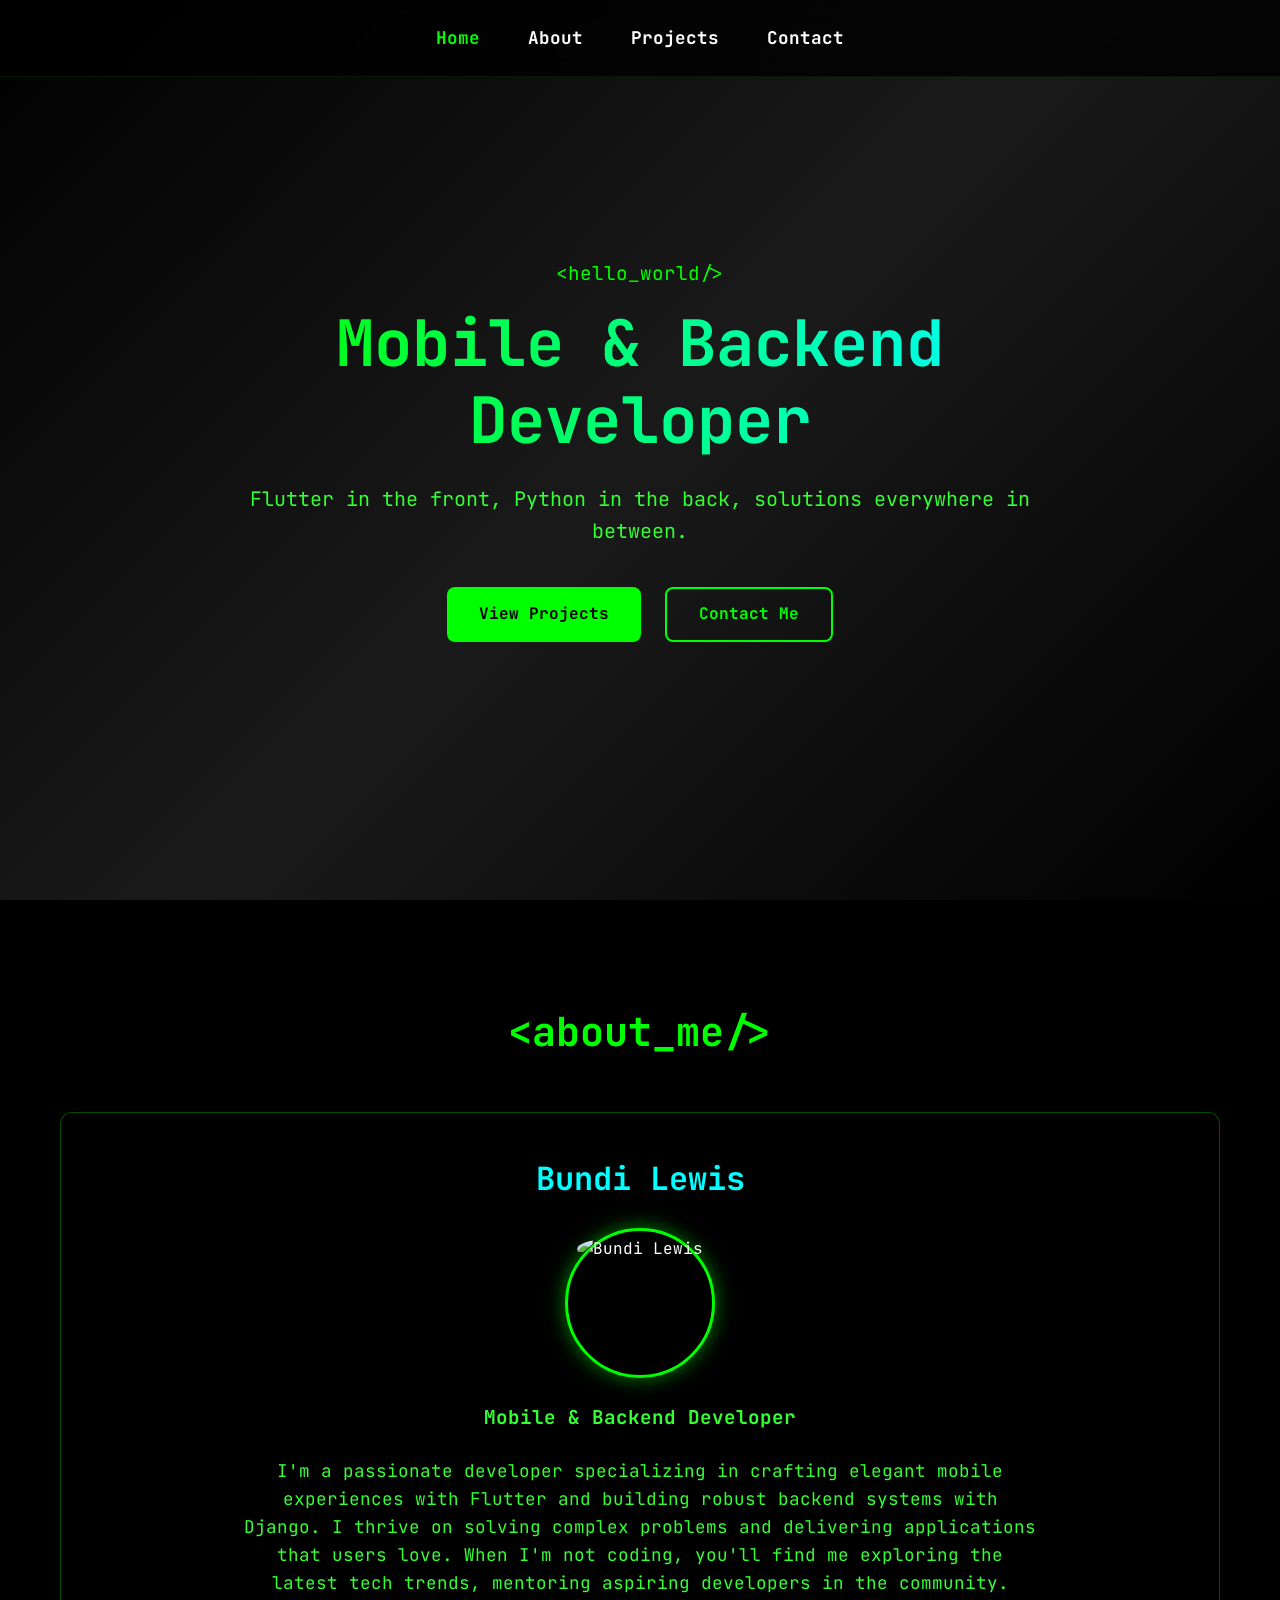
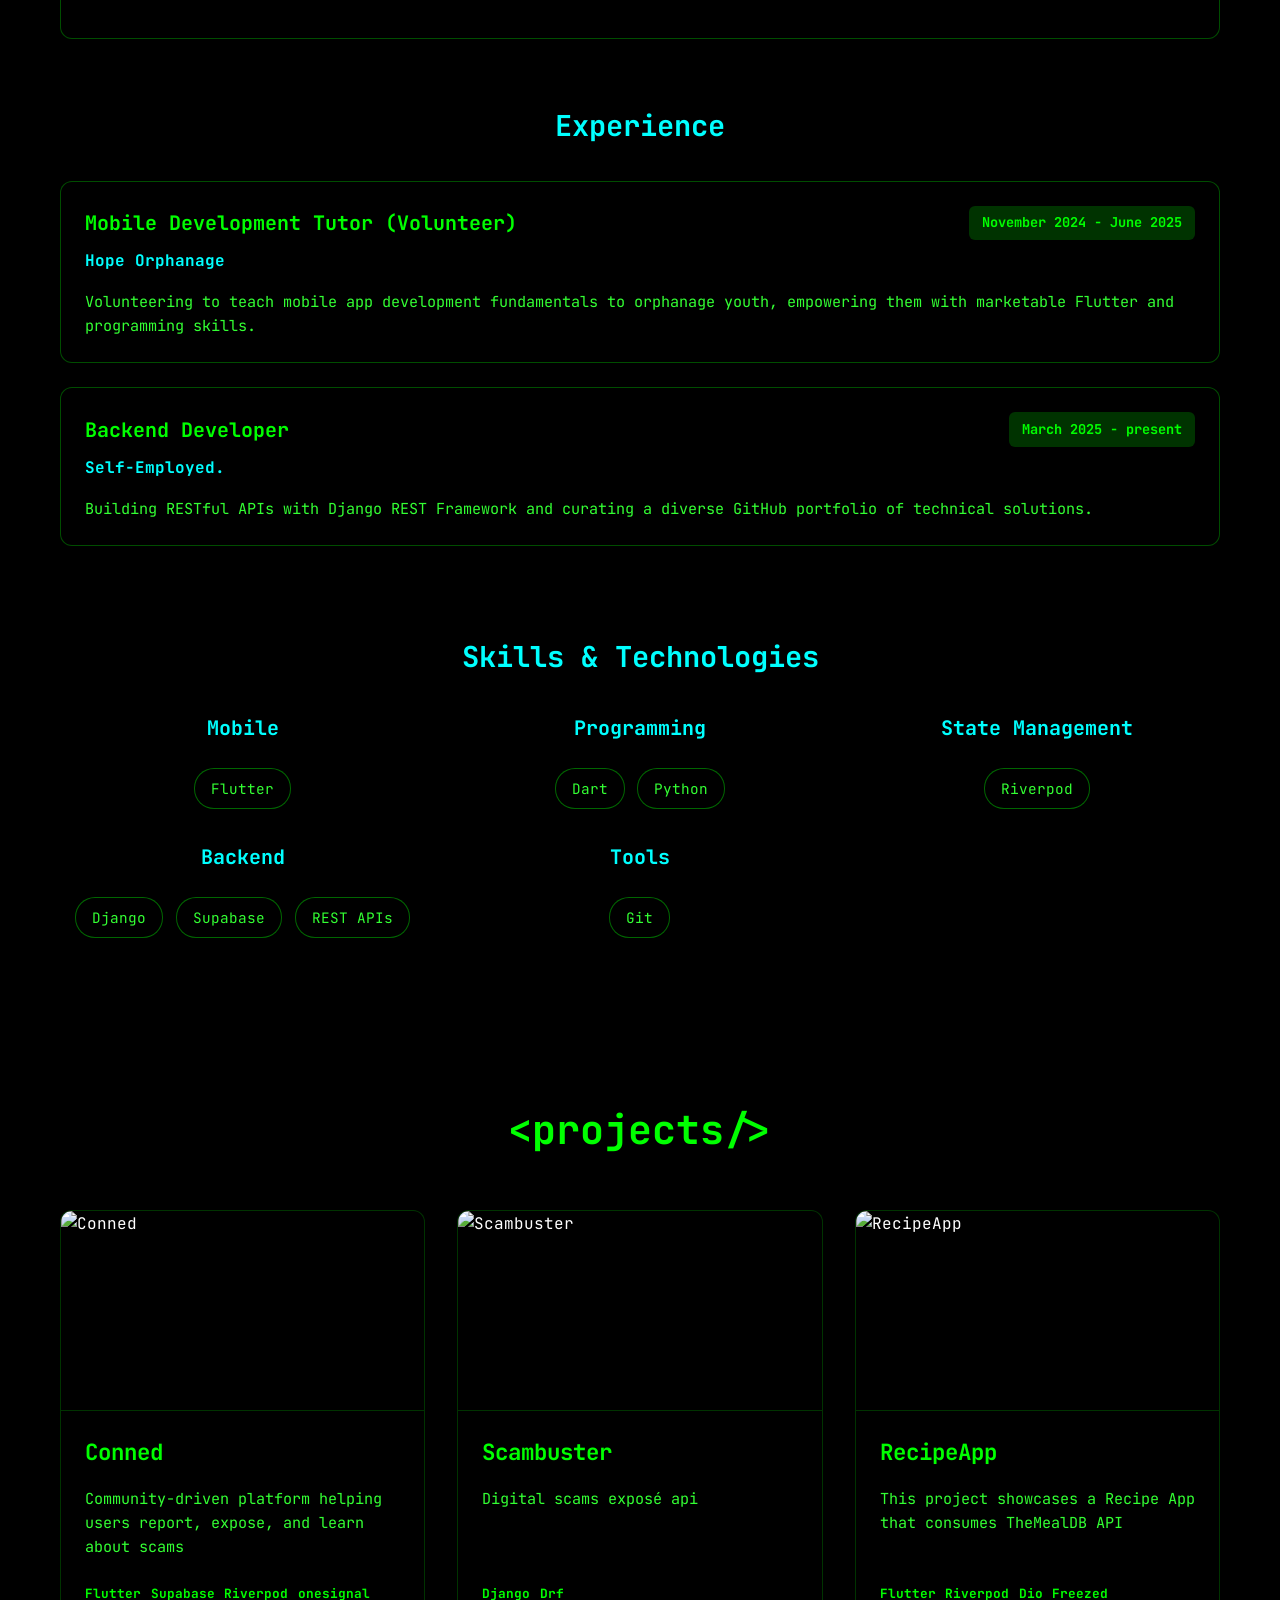
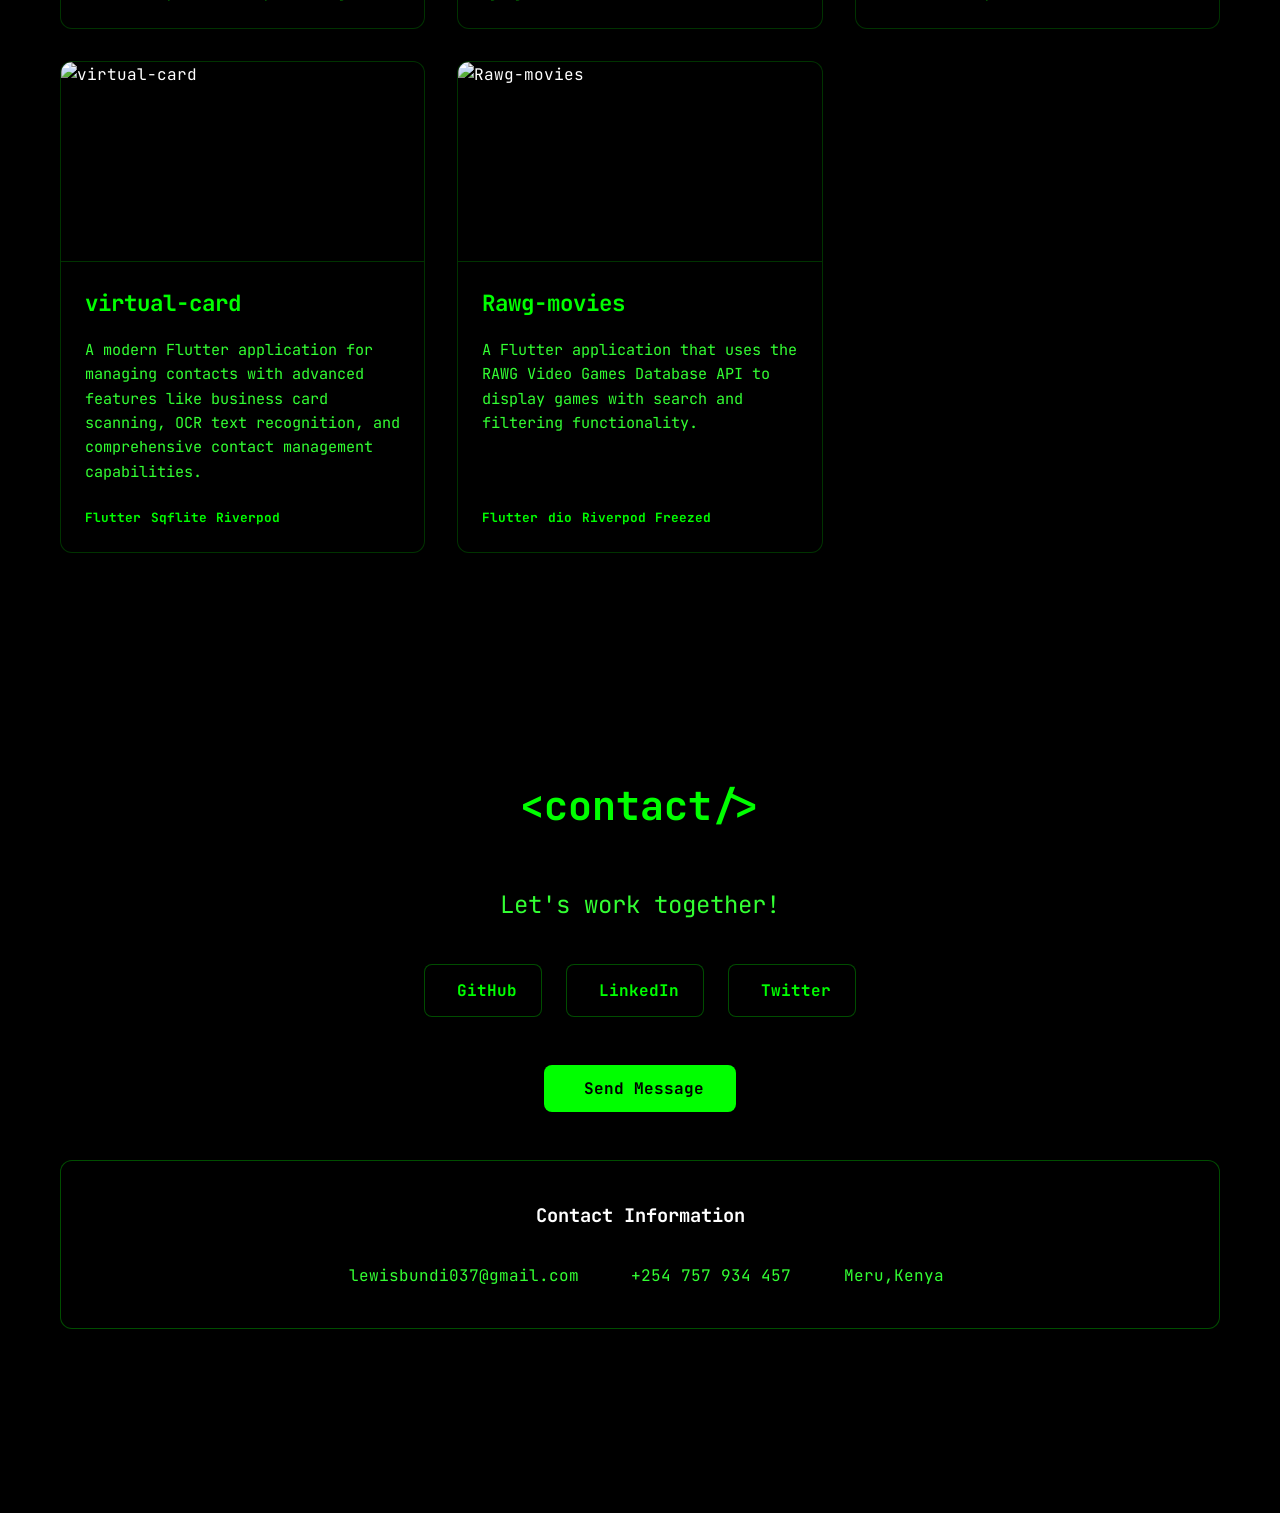
==== index.html @ dd774a63 "Flutter to html/css/js rewrite" ====
<!DOCTYPE html>
<html lang="en">
<head>
    <meta charset="UTF-8">
    <meta name="viewport" content="width=device-width, initial-scale=1.0">
    <title>Bundi Lewis - Portfolio</title>
    <!-- Fonts -->
    <link rel="preconnect" href="https://fonts.googleapis.com">
    <link rel="preconnect" href="https://fonts.gstatic.com" crossorigin>
    <link href="https://fonts.googleapis.com/css2?family=JetBrains+Mono:wght@400;700&display=swap" rel="stylesheet">
    <!-- Icons -->
    <link href="https://cdn.jsdelivr.net/npm/remixicon@3.5.0/fonts/remixicon.css" rel="stylesheet">
    <link rel="stylesheet" href="style.css">
</head>
<body>
    <div class="bg-gradient"></div>

    <nav class="navbar">
        <ul class="nav-links">
            <li><a href="#home" class="nav-link active">Home</a></li>
            <li><a href="#about" class="nav-link">About</a></li>
            <li><a href="#projects" class="nav-link">Projects</a></li>
            <li><a href="#contact" class="nav-link">Contact</a></li>
        </ul>
    </nav>

    <main>
        <!-- Hero Section -->
        <section id="home" class="hero">
            <div class="hero-content">
                <span class="code-tag">&lt;hello_world/&gt;</span>
                <h1 class="hero-title">Mobile &amp; Backend Developer</h1>
                <p class="hero-bio">Flutter in the front, Python in the back, solutions everywhere in between.</p>
                <div class="hero-buttons">
                    <a href="#projects" class="btn btn-primary">View Projects</a>
                    <a href="#contact" class="btn btn-outline">Contact Me</a>
                </div>
                <div class="social-links hero-socials">
                    <a href="https://github.com/Lewybundi" target="_blank" title="GitHub"><i class="ri-github-fill"></i></a>
                    <a href="https://www.linkedin.com/in/lewis-bundi-6ab216364/" target="_blank" title="LinkedIn"><i class="ri-linkedin-fill"></i></a>
                    <a href="mailto:lewisbundi037@gmail.com" title="Email"><i class="ri-mail-fill"></i></a>
                </div>
            </div>
        </section>

        <!-- About Section -->
        <section id="about" class="about">
            <h2 class="section-title">&lt;about_me/&gt;</h2>
            
            <div class="bio-card">
                <h3 class="name">Bundi Lewis</h3>
                <div class="profile-img-container">
                    <img src="https://i.postimg.cc/g05NCzw8/IMG1.jpg" alt="Bundi Lewis" class="profile-img">
                </div>
                <h4 class="job-title">Mobile &amp; Backend Developer</h4>
                <p class="bio-text">I'm a passionate developer specializing in crafting elegant mobile experiences with Flutter and building robust backend systems with Django. I thrive on solving complex problems and delivering applications that users love. When I'm not coding, you'll find me exploring the latest tech trends, mentoring aspiring developers in the community.</p>
            </div>

            <div class="experience-section">
                <h3 class="subsection-title">Experience</h3>
                
                <div class="experience-card">
                    <div class="exp-header">
                        <h4 class="exp-position">Mobile Development Tutor (Volunteer)</h4>
                        <span class="exp-duration">November 2024 - June 2025</span>
                    </div>
                    <p class="exp-company">Hope Orphanage</p>
                    <p class="exp-desc">Volunteering to teach mobile app development fundamentals to orphanage youth, empowering them with marketable Flutter and programming skills.</p>
                </div>

                <div class="experience-card">
                    <div class="exp-header">
                        <h4 class="exp-position">Backend Developer</h4>
                        <span class="exp-duration">March 2025 - present</span>
                    </div>
                    <p class="exp-company">Self-Employed.</p>
                    <p class="exp-desc">Building RESTful APIs with Django REST Framework and curating a diverse GitHub portfolio of technical solutions.</p>
                </div>
            </div>

            <div class="skills-section">
                <h3 class="subsection-title">Skills &amp; Technologies</h3>
                <div class="skills-grid">
                    <div class="skill-category">
                        <h4>Mobile</h4>
                        <div class="chips">
                            <span class="skill-chip">Flutter</span>
                        </div>
                    </div>
                    <div class="skill-category">
                        <h4>Programming</h4>
                        <div class="chips">
                            <span class="skill-chip">Dart</span>
                            <span class="skill-chip">Python</span>
                        </div>
                    </div>
                    <div class="skill-category">
                        <h4>State Management</h4>
                        <div class="chips">
                            <span class="skill-chip">Riverpod</span>
                        </div>
                    </div>
                    <div class="skill-category">
                        <h4>Backend</h4>
                        <div class="chips">
                            <span class="skill-chip">Django</span>
                            <span class="skill-chip">Supabase</span>
                            <span class="skill-chip">REST APIs</span>
                        </div>
                    </div>
                    <div class="skill-category">
                        <h4>Tools</h4>
                        <div class="chips">
                            <span class="skill-chip">Git</span>
                        </div>
                    </div>
                </div>
            </div>
        </section>

        <!-- Projects Section -->
        <section id="projects" class="projects">
            <h2 class="section-title">&lt;projects/&gt;</h2>
            
            <div class="projects-grid">
                <!-- Project 1 -->
                <div class="project-card">
                    <div class="project-img-wrapper">
                        <img src="https://i.postimg.cc/2yWvKkq6/conned2-1-2.png" alt="Conned">
                    </div>
                    <div class="project-content">
                        <div class="project-header">
                            <h3 class="project-title">Conned</h3>
                            <div class="project-links">
                                <a href="https://play.google.com/store/apps/details?id=com.LewisBundi.conned" target="_blank" title="Live Link"><i class="ri-external-link-line"></i></a>
                            </div>
                        </div>
                        <p class="project-desc">Community-driven platform helping users report, expose, and learn about scams</p>
                        <div class="tech-stack">
                            <span class="tech-chip">Flutter</span>
                            <span class="tech-chip">Supabase</span>
                            <span class="tech-chip">Riverpod</span>
                            <span class="tech-chip">onesignal</span>
                        </div>
                    </div>
                </div>

                <!-- Project 2 -->
                <div class="project-card">
                    <div class="project-img-wrapper">
                        <img src="https://i.postimg.cc/FsyfwnKT/SL-011823-55360-17.jpg" alt="Scambuster">
                    </div>
                    <div class="project-content">
                        <div class="project-header">
                            <h3 class="project-title">Scambuster</h3>
                            <div class="project-links">
                                <a href="https://github.com/Lewybundi/scambuster_drf" target="_blank" title="GitHub"><i class="ri-github-fill"></i></a>
                            </div>
                        </div>
                        <p class="project-desc">Digital scams exposé api</p>
                        <div class="tech-stack">
                            <span class="tech-chip">Django</span>
                            <span class="tech-chip">Drf</span>
                        </div>
                    </div>
                </div>

                <!-- Project 3 -->
                <div class="project-card">
                    <div class="project-img-wrapper">
                        <img src="https://i.postimg.cc/BZgbgP7z/food.webp" alt="RecipeApp">
                    </div>
                    <div class="project-content">
                        <div class="project-header">
                            <h3 class="project-title">RecipeApp</h3>
                            <div class="project-links">
                                <a href="https://github.com/Lewybundi/RecipeApp-Dio-Riverpod" target="_blank" title="GitHub"><i class="ri-github-fill"></i></a>
                            </div>
                        </div>
                        <p class="project-desc">This project showcases a Recipe App that consumes TheMealDB API</p>
                        <div class="tech-stack">
                            <span class="tech-chip">Flutter</span>
                            <span class="tech-chip">Riverpod</span>
                            <span class="tech-chip">Dio</span>
                            <span class="tech-chip">Freezed</span>
                        </div>
                    </div>
                </div>

                <!-- Project 4 -->
                <div class="project-card">
                    <div class="project-img-wrapper">
                        <img src="https://i.postimg.cc/TYK9vxbT/cardf.png" alt="virtual-card">
                    </div>
                    <div class="project-content">
                        <div class="project-header">
                            <h3 class="project-title">virtual-card</h3>
                            <div class="project-links">
                                <a href="https://github.com/Lewybundi/virtual-card-Sqflite" target="_blank" title="GitHub"><i class="ri-github-fill"></i></a>
                            </div>
                        </div>
                        <p class="project-desc">A modern Flutter application for managing contacts with advanced features like business card scanning, OCR text recognition, and comprehensive contact management capabilities.</p>
                        <div class="tech-stack">
                            <span class="tech-chip">Flutter</span>
                            <span class="tech-chip">Sqflite</span>
                            <span class="tech-chip">Riverpod</span>
                        </div>
                    </div>
                </div>

                <!-- Project 5 -->
                <div class="project-card">
                    <div class="project-img-wrapper">
                        <img src="https://i.postimg.cc/ZKKM1PkJ/rawg.webp" alt="Rawg-movies">
                    </div>
                    <div class="project-content">
                        <div class="project-header">
                            <h3 class="project-title">Rawg-movies</h3>
                            <div class="project-links">
                                <a href="https://github.com/Lewybundi/rawg-flutter" target="_blank" title="GitHub"><i class="ri-github-fill"></i></a>
                            </div>
                        </div>
                        <p class="project-desc">A Flutter application that uses the RAWG Video Games Database API to display games with search and filtering functionality.</p>
                        <div class="tech-stack">
                            <span class="tech-chip">Flutter</span>
                            <span class="tech-chip">dio</span>
                            <span class="tech-chip">Riverpod</span>
                            <span class="tech-chip">Freezed</span>
                        </div>
                    </div>
                </div>
            </div>
        </section>

        <!-- Contact Section -->
        <section id="contact" class="contact">
            <h2 class="section-title">&lt;contact/&gt;</h2>
            <p class="contact-subtitle">Let's work together!</p>

            <div class="social-buttons">
                <a href="https://github.com/Lewybundi" target="_blank" class="contact-btn">
                    <i class="ri-code-s-slash-line"></i> GitHub
                </a>
                <a href="https://www.linkedin.com/in/lewis-bundi-6ab216364/" target="_blank" class="contact-btn">
                    <i class="ri-briefcase-4-fill"></i> LinkedIn
                </a>
                <a href="https://x.com/LewyMbuba64673" target="_blank" class="contact-btn">
                    <i class="ri-twitter-x-line"></i> Twitter
                </a>
            </div>

            <button id="toggle-form-btn" class="btn btn-primary toggle-form-btn">
                <i class="ri-send-plane-fill"></i> <span>Send Message</span>
            </button>

            <div id="contact-form-container" class="contact-form-container hidden">
                <form id="contact-form" class="contact-form">
                    <h3 class="form-title">Send me a message</h3>
                    <div class="form-group">
                        <label for="user_name" class="sr-only">Your Name</label>
                        <div class="input-wrapper">
                            <i class="ri-user-fill"></i>
                            <input type="text" id="user_name" name="user_name" placeholder="Your Name" required>
                        </div>
                    </div>
                    <div class="form-group">
                        <label for="user_email" class="sr-only">Your Email</label>
                        <div class="input-wrapper">
                            <i class="ri-mail-fill"></i>
                            <input type="email" id="user_email" name="user_email" placeholder="Your Email" required>
                        </div>
                    </div>
                    <div class="form-group">
                        <label for="message" class="sr-only">Your Message</label>
                        <div class="input-wrapper align-start">
                            <i class="ri-message-2-fill textarea-icon"></i>
                            <textarea id="message" name="message" rows="5" placeholder="Your Message" required></textarea>
                        </div>
                    </div>
                    <button type="submit" id="submit-btn" class="btn btn-primary submit-btn">
                        <i class="ri-send-plane-fill"></i> Send Message
                    </button>
                    <div id="form-status" class="form-status"></div>
                </form>
            </div>

            <div class="contact-info">
                <h3>Contact Information</h3>
                <div class="info-items">
                    <div class="info-item">
                        <i class="ri-mail-fill"></i>
                        <span>lewisbundi037@gmail.com</span>
                    </div>
                    <div class="info-item">
                        <i class="ri-phone-fill"></i>
                        <span>+254 757 934 457</span>
                    </div>
                    <div class="info-item">
                        <i class="ri-map-pin-fill"></i>
                        <span>Meru,Kenya</span>
                    </div>
                </div>
            </div>
        </section>
    </main>

    <!-- EmailJS script -->
    <script type="text/javascript" src="https://cdn.jsdelivr.net/npm/@emailjs/browser@3/dist/email.min.js"></script>
    <script src="script.js"></script>
</body>
</html>
---- style.css ----
:root {
    --bg-dark: #000000;
    --bg-light: #1A1A1A;
    --text-primary: #FFFFFF;
    --color-main: #00FF00;
    --color-accent: #00FFFF;
    --color-secondary: #33FF33;
    --font-main: 'JetBrains Mono', monospace;
    --transition: all 0.3s ease;
}

* {
    margin: 0;
    padding: 0;
    box-sizing: border-box;
}

html {
    scroll-behavior: smooth;
}

body {
    font-family: var(--font-main);
    background-color: var(--bg-dark);
    color: var(--text-primary);
    line-height: 1.6;
    overflow-x: hidden;
}

/* Background Gradient */
.bg-gradient {
    position: fixed;
    top: 0;
    left: 0;
    width: 100vw;
    height: 100vh;
    background: linear-gradient(135deg, var(--bg-dark), var(--bg-light), var(--bg-dark));
    z-index: -1;
}

/* Typography */
a {
    text-decoration: none;
    color: inherit;
    transition: var(--transition);
}

ul {
    list-style: none;
}

.section-title {
    font-size: 2.5rem;
    color: var(--color-main);
    text-align: center;
    margin-bottom: 3rem;
    font-weight: 700;
}

.subsection-title {
    font-size: 1.8rem;
    color: var(--color-accent);
    margin-bottom: 2rem;
    text-align: center;
}

/* Buttons */
.btn {
    display: inline-flex;
    align-items: center;
    justify-content: center;
    padding: 0.8rem 2rem;
    border-radius: 8px;
    font-weight: 700;
    font-family: var(--font-main);
    cursor: pointer;
    transition: var(--transition);
    border: none;
    font-size: 1rem;
    gap: 0.5rem;
}

.btn-primary {
    background-color: var(--color-main);
    color: var(--bg-dark);
}

.btn-primary:hover {
    background-color: var(--color-accent);
    transform: translateY(-2px);
    box-shadow: 0 5px 15px rgba(0, 255, 0, 0.3);
}

.btn-outline {
    background-color: transparent;
    color: var(--color-main);
    border: 2px solid var(--color-main);
}

.btn-outline:hover {
    background-color: rgba(0, 255, 0, 0.1);
    transform: translateY(-2px);
}

/* Navigation */
.navbar {
    position: fixed;
    top: 0;
    left: 0;
    width: 100%;
    padding: 1.5rem 2rem;
    background: rgba(0, 0, 0, 0.8);
    backdrop-filter: blur(10px);
    z-index: 1000;
    display: flex;
    justify-content: center;
    border-bottom: 1px solid rgba(0, 255, 0, 0.1);
}

.nav-links {
    display: flex;
    gap: 2rem;
}

.nav-link {
    color: var(--text-primary);
    font-weight: bold;
    font-size: 1.1rem;
    padding: 0.5rem;
}

.nav-link:hover, .nav-link.active {
    color: var(--color-main);
}

/* Base Container Settings */
main section {
    min-height: 100vh;
    padding: 100px 20px 60px; /* Account for navbar */
    max-width: 1200px;
    margin: 0 auto;
    display: flex;
    flex-direction: column;
    justify-content: center;
}

/* Hero Section */
.hero {
    align-items: center;
    text-align: center;
}

.hero-content {
    max-width: 800px;
}

.code-tag {
    color: var(--color-main);
    font-size: 1.2rem;
    display: block;
    margin-bottom: 1rem;
}

.hero-title {
    font-size: 4rem;
    font-weight: 700;
    background: linear-gradient(to right, var(--color-main), var(--color-accent));
    -webkit-background-clip: text;
    -webkit-text-fill-color: transparent;
    line-height: 1.2;
    margin-bottom: 1.5rem;
}

.hero-bio {
    font-size: 1.25rem;
    color: var(--color-secondary);
    margin-bottom: 2.5rem;
}

.hero-buttons {
    display: flex;
    gap: 1.5rem;
    justify-content: center;
    margin-bottom: 2.5rem;
}

.social-links {
    display: flex;
    gap: 1.5rem;
    justify-content: center;
}

.social-links a {
    color: var(--color-main);
    font-size: 2rem;
}

.social-links a:hover {
    color: var(--color-accent);
    transform: translateY(-3px);
}

/* About Section */
.bio-card, .experience-card, .contact-info, .contact-form-container {
    background: rgba(0, 0, 0, 0.3);
    border: 1px solid rgba(0, 255, 0, 0.3);
    border-radius: 12px;
    padding: 2.5rem;
    margin-bottom: 4rem;
    text-align: center;
    backdrop-filter: blur(5px);
}

.profile-img-container {
    width: 150px;
    height: 150px;
    margin: 1.5rem auto;
    border-radius: 50%;
    border: 3px solid var(--color-main);
    padding: 5px;
    box-shadow: 0 0 20px rgba(0, 255, 0, 0.5);
}

.profile-img {
    width: 100%;
    height: 100%;
    border-radius: 50%;
    object-fit: cover;
}

.name {
    font-size: 2rem;
    color: var(--color-accent);
    margin-bottom: 0.5rem;
}

.job-title {
    font-size: 1.2rem;
    color: var(--color-secondary);
    margin-bottom: 1.5rem;
}

.bio-text {
    color: var(--color-secondary);
    font-size: 1.1rem;
    max-width: 800px;
    margin: 0 auto;
}

/* Experience */
.experience-section {
    margin-bottom: 4rem;
}

.experience-card {
    text-align: left;
    margin-bottom: 1.5rem;
    padding: 1.5rem;
}

.exp-header {
    display: flex;
    justify-content: space-between;
    align-items: center;
    flex-wrap: wrap;
    gap: 1rem;
    margin-bottom: 0.5rem;
}

.exp-position {
    color: var(--color-main);
    font-size: 1.25rem;
}

.exp-duration {
    background: rgba(0, 255, 0, 0.2);
    color: var(--color-main);
    padding: 0.4rem 0.8rem;
    border-radius: 6px;
    font-size: 0.85rem;
    font-weight: bold;
}

.exp-company {
    color: var(--color-accent);
    margin-bottom: 1rem;
    font-weight: bold;
}

.exp-desc {
    color: var(--color-secondary);
    font-size: 0.95rem;
}

/* Skills */
.skills-grid {
    display: grid;
    grid-template-columns: repeat(auto-fit, minmax(280px, 1fr));
    gap: 2rem;
}

.skill-category h4 {
    color: var(--color-accent);
    margin-bottom: 1.5rem;
    font-size: 1.25rem;
    text-align: center;
}

.chips {
    display: flex;
    flex-wrap: wrap;
    gap: 0.8rem;
    justify-content: center;
}

.skill-chip {
    background: rgba(0, 0, 0, 0.4);
    border: 1px solid rgba(0, 255, 0, 0.4);
    color: var(--color-secondary);
    padding: 0.5rem 1rem;
    border-radius: 20px;
    font-size: 0.9rem;
    transition: var(--transition);
}

.skill-chip:hover {
    border-color: var(--color-main);
    color: var(--color-main);
    background: rgba(0, 255, 0, 0.1);
}

/* Projects */
.projects-grid {
    display: grid;
    grid-template-columns: repeat(auto-fit, minmax(320px, 1fr));
    gap: 2rem;
}

.project-card {
    background: rgba(0, 0, 0, 0.3);
    border: 1px solid rgba(0, 255, 0, 0.2);
    border-radius: 12px;
    overflow: hidden;
    transition: var(--transition);
    display: flex;
    flex-direction: column;
}

.project-card:hover {
    border-color: var(--color-main);
    transform: translateY(-5px);
    box-shadow: 0 10px 30px rgba(0, 255, 0, 0.15);
}

.project-img-wrapper {
    height: 200px;
    overflow: hidden;
    border-bottom: 1px solid rgba(0, 255, 0, 0.2);
}

.project-img-wrapper img {
    width: 100%;
    height: 100%;
    object-fit: cover;
    transition: transform 0.5s ease;
}

.project-card:hover .project-img-wrapper img {
    transform: scale(1.05);
}

.project-content {
    padding: 1.5rem;
    flex-grow: 1;
    display: flex;
    flex-direction: column;
}

.project-header {
    display: flex;
    justify-content: space-between;
    align-items: center;
    margin-bottom: 1rem;
}

.project-title {
    color: var(--color-main);
    font-size: 1.4rem;
}

.project-links a {
    color: var(--color-accent);
    font-size: 1.4rem;
}

.project-links a:hover {
    color: var(--text-primary);
}

.project-desc {
    color: var(--color-secondary);
    font-size: 0.95rem;
    margin-bottom: 1.5rem;
    flex-grow: 1;
}

.tech-stack {
    display: flex;
    flex-wrap: wrap;
    gap: 0.6rem;
}

.tech-chip {
    color: var(--color-main);
    font-size: 0.8rem;
    font-weight: bold;
}

/* Contact Section */
.contact-subtitle {
    text-align: center;
    color: var(--color-secondary);
    font-size: 1.5rem;
    margin-bottom: 2.5rem;
}

.contact-btn {
    display: inline-flex;
    align-items: center;
    gap: 0.5rem;
    background: rgba(0, 0, 0, 0.3);
    border: 1px solid rgba(0, 255, 0, 0.3);
    color: var(--color-main);
    padding: 0.8rem 1.5rem;
    border-radius: 8px;
    font-weight: bold;
}

.contact-btn i {
    font-size: 1.2rem;
}

.contact-btn:hover {
    background: rgba(0, 255, 0, 0.1);
    border-color: var(--color-main);
    transform: translateY(-2px);
}

.social-buttons {
    display: flex;
    justify-content: center;
    flex-wrap: wrap;
    gap: 1.5rem;
    margin-bottom: 3rem;
}

.toggle-form-btn {
    margin: 0 auto 3rem;
    display: flex;
}

.contact-form-container {
    max-width: 600px;
    margin: 0 auto 4rem;
    width: 100%;
    transition: var(--transition);
}

.contact-form-container.hidden {
    display: none;
}

.form-title {
    color: var(--color-main);
    margin-bottom: 1.5rem;
    font-size: 1.4rem;
}

.form-group {
    margin-bottom: 1.2rem;
    text-align: left;
}

.input-wrapper {
    position: relative;
    display: flex;
    align-items: center;
}

.input-wrapper.align-start {
    align-items: flex-start;
}

.input-wrapper i {
    position: absolute;
    left: 1rem;
    color: var(--color-main);
}

.textarea-icon {
    top: 1rem;
}

.contact-form input,
.contact-form textarea {
    width: 100%;
    background: transparent;
    border: 1px solid rgba(0, 255, 0, 0.5);
    border-radius: 8px;
    padding: 1rem 1rem 1rem 3rem;
    color: var(--color-main);
    font-family: var(--font-main);
    font-size: 1rem;
    transition: var(--transition);
}

.contact-form input:focus,
.contact-form textarea:focus {
    outline: none;
    border-color: var(--color-main);
    border-width: 2px;
}

.contact-form input::placeholder,
.contact-form textarea::placeholder {
    color: rgba(51, 255, 51, 0.5);
}

.submit-btn {
    width: 100%;
    margin-top: 1rem;
}

.submit-btn:disabled {
    opacity: 0.7;
    cursor: not-allowed;
}

.form-status {
    margin-top: 1rem;
    font-weight: bold;
    min-height: 24px;
}

.status-success {
    color: var(--color-main);
}

.status-error {
    color: #ff3333;
}

/* Contact Info Display */
.info-items {
    display: flex;
    justify-content: center;
    flex-wrap: wrap;
    gap: 2.5rem;
    margin-top: 2rem;
}

.info-item {
    display: flex;
    align-items: center;
    gap: 0.8rem;
}

.info-item i {
    color: var(--color-main);
    font-size: 1.5rem;
}

.info-item span {
    color: var(--color-secondary);
}

.sr-only {
    position: absolute;
    width: 1px;
    height: 1px;
    padding: 0;
    margin: -1px;
    overflow: hidden;
    clip: rect(0, 0, 0, 0);
    white-space: nowrap;
    border: 0;
}

/* Responsive Media Queries */
@media (max-width: 1024px) {
    .hero-title {
        font-size: 3rem;
    }
}

@media (max-width: 800px) {
    .hero-title {
        font-size: 2.5rem;
    }
    
    .nav-links {
        gap: 1rem;
    }
    
    .nav-link {
        font-size: 0.95rem;
    }
    
    .contact-form-container {
        padding: 1.5rem;
    }
}

@media (max-width: 600px) {
    .navbar {
        padding: 1rem;
    }

    .nav-links {
        flex-wrap: wrap;
        justify-content: center;
        gap: 0.5rem;
    }
    
    main section {
        padding: 120px 20px 40px;
    }

    .hero-title {
        font-size: 2rem;
    }

    .hero-buttons {
        flex-direction: column;
    }
    
    .btn {
        width: 100%;
    }
    
    .info-items {
        flex-direction: column;
        align-items: center;
        gap: 1.5rem;
    }
}
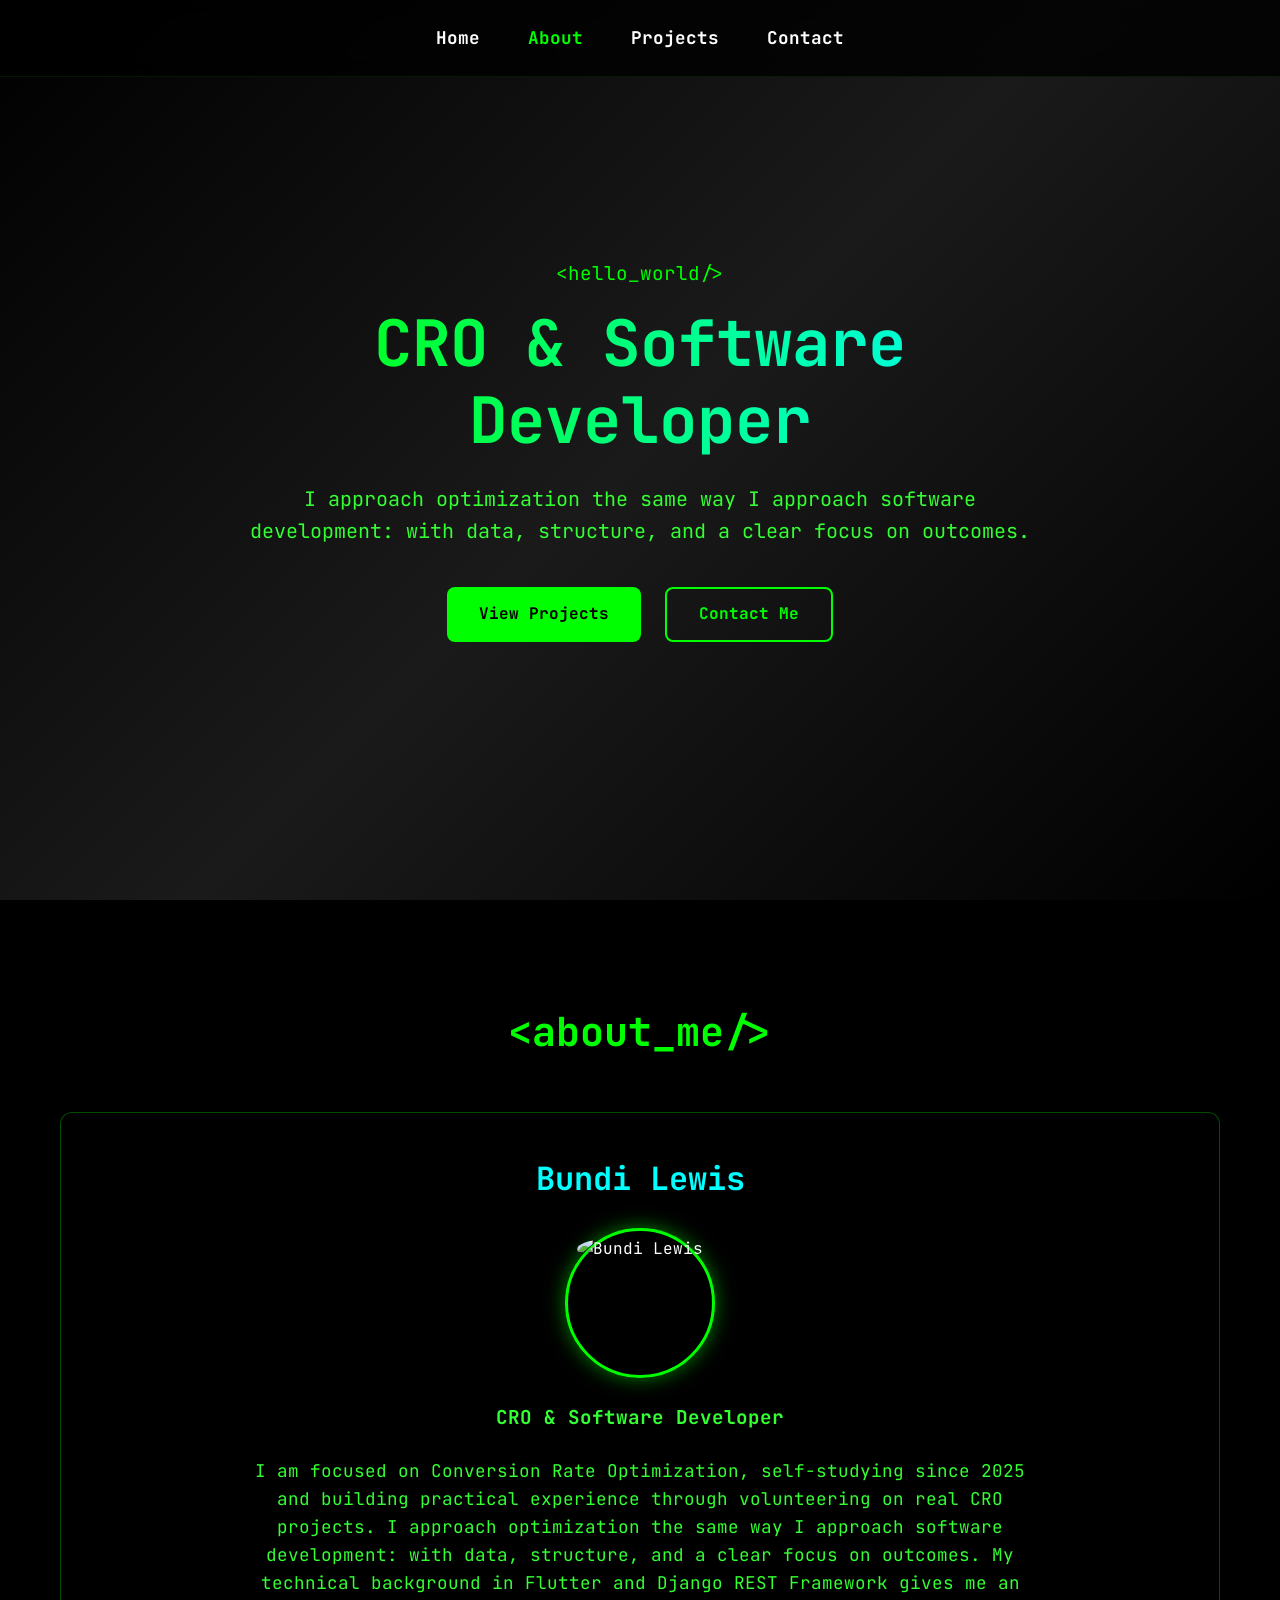
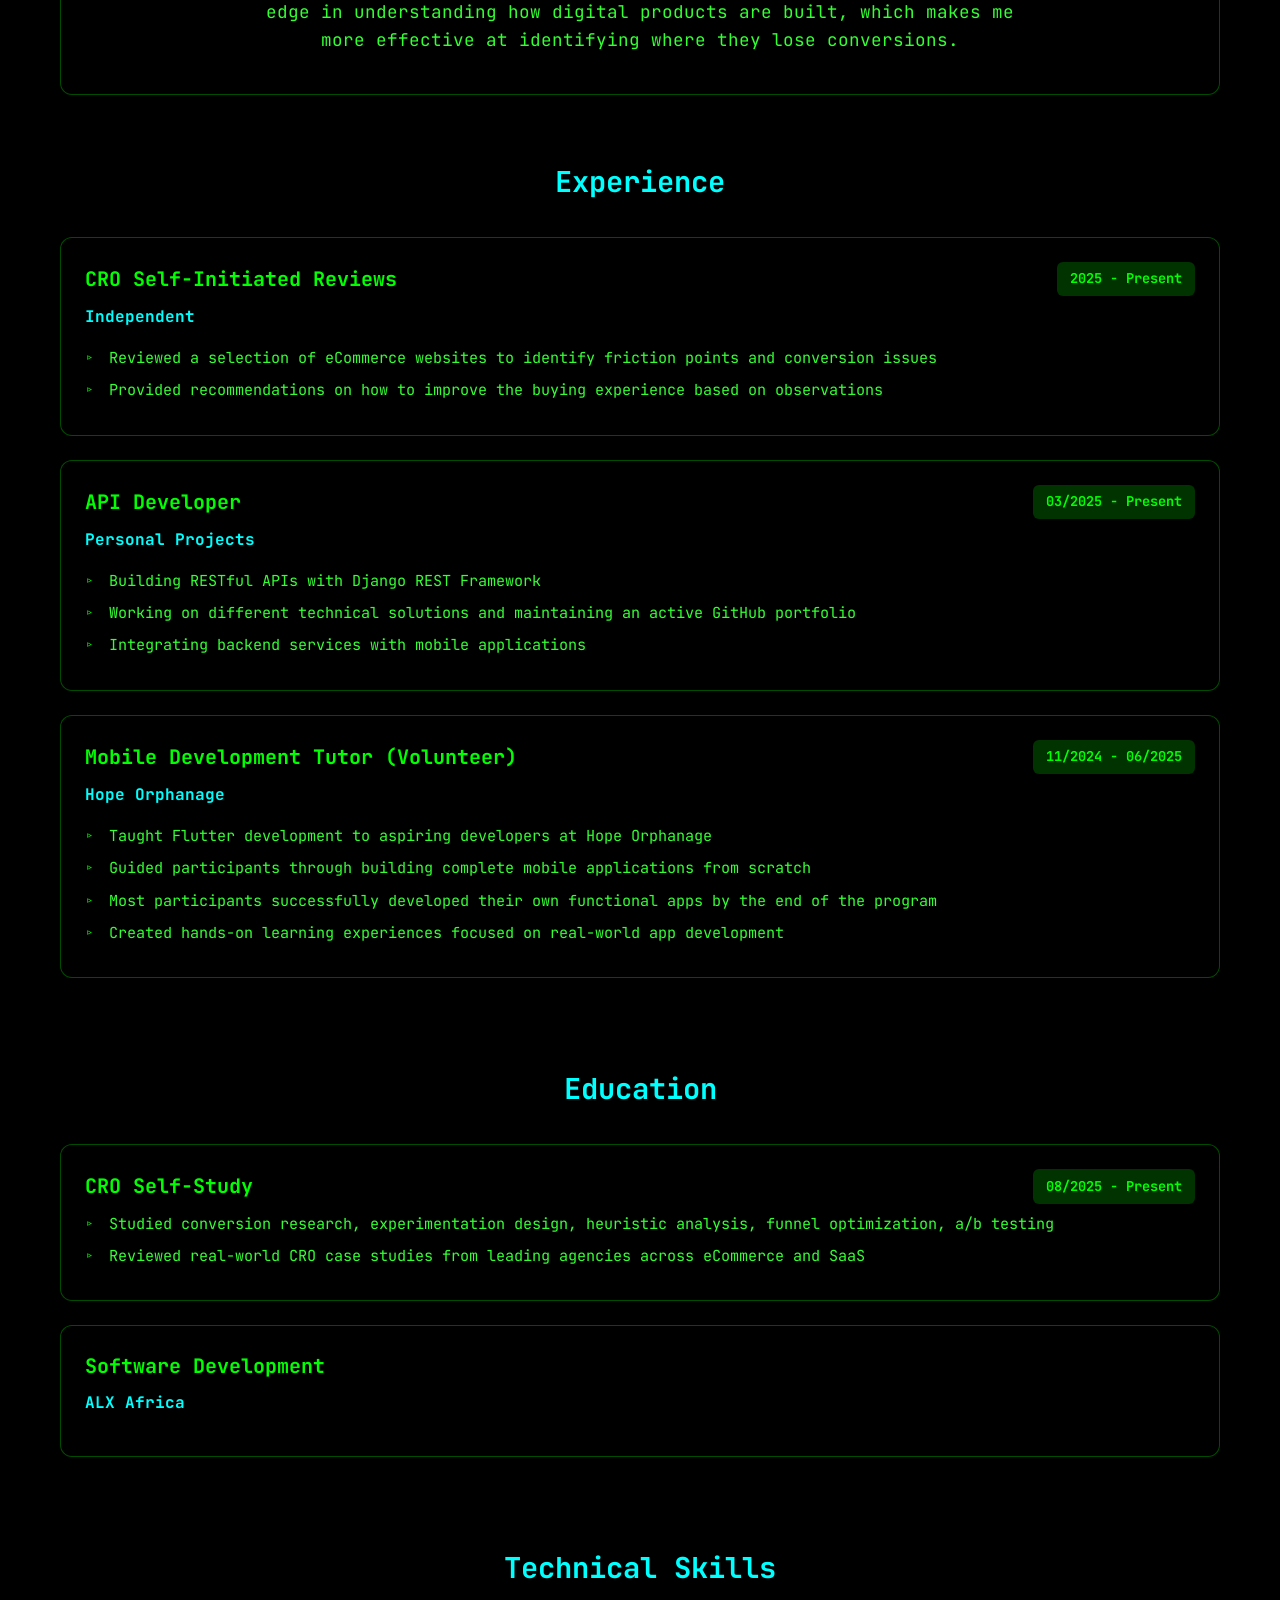
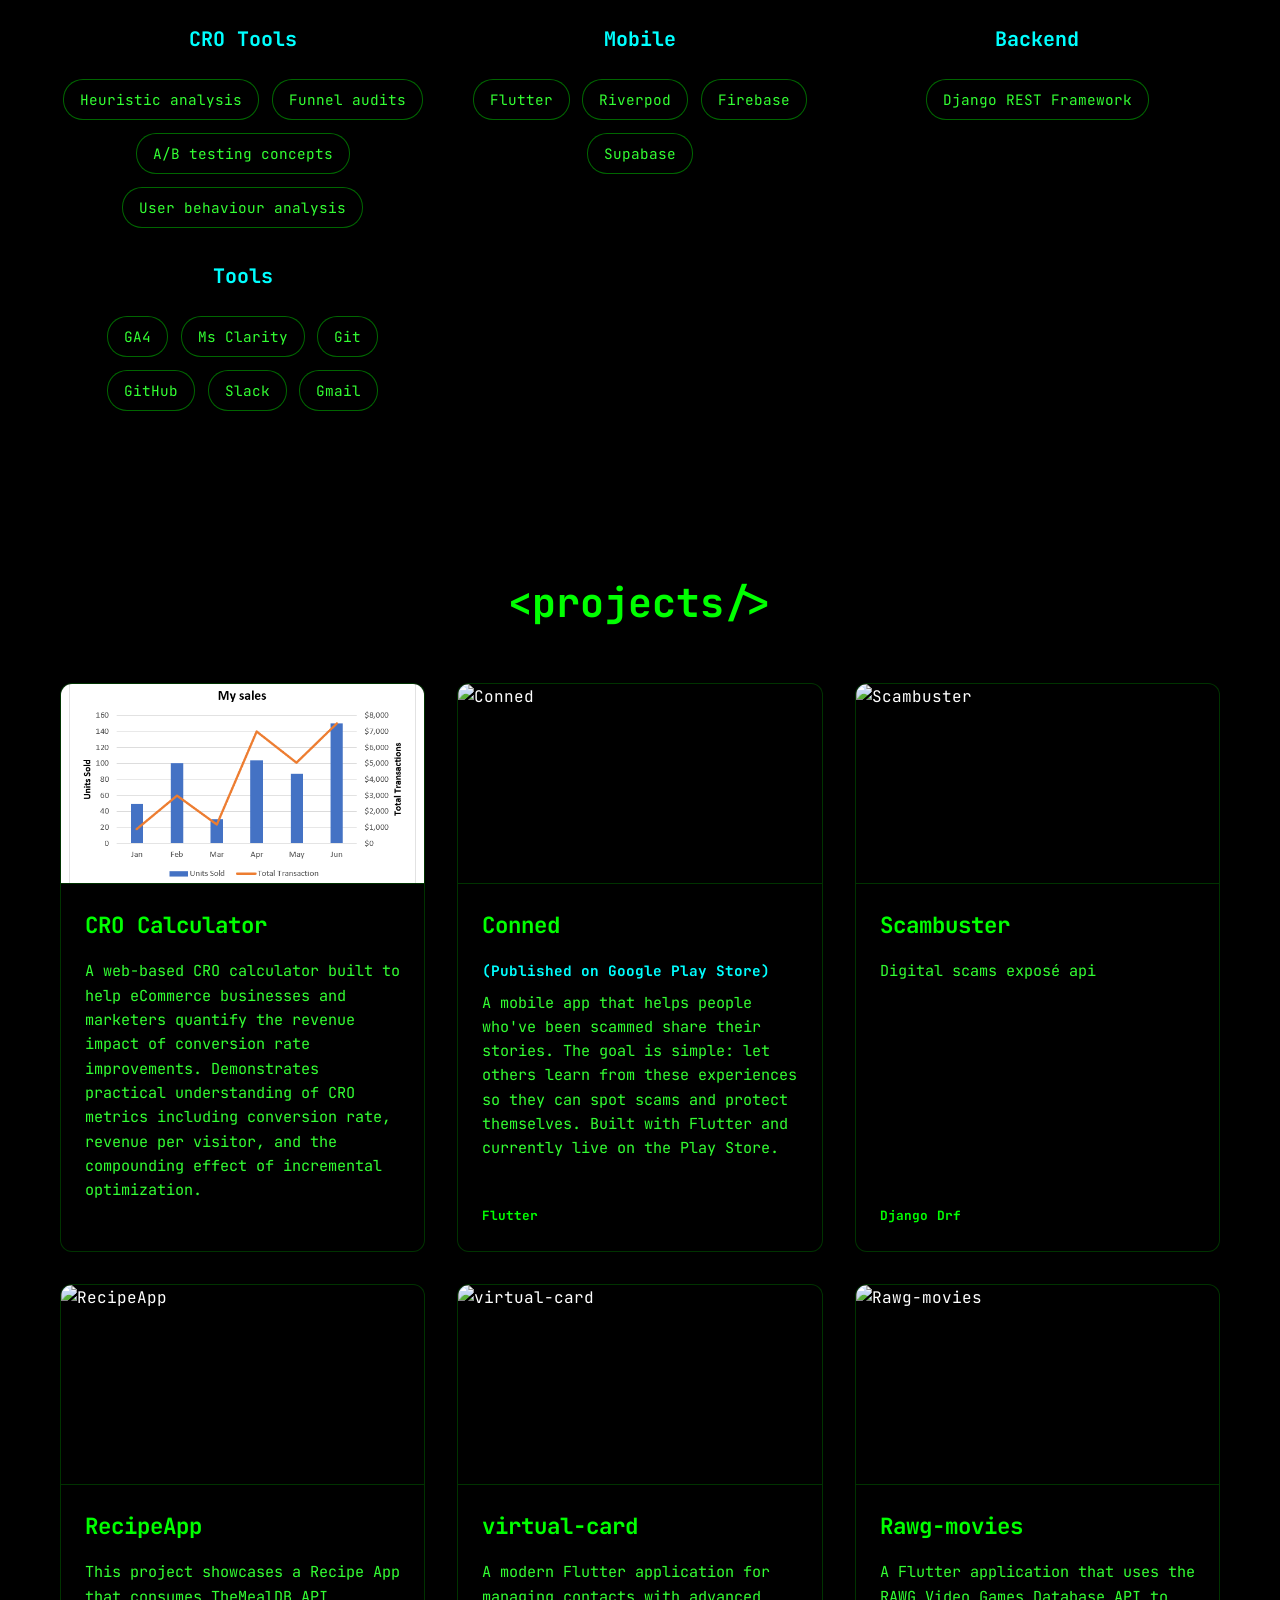
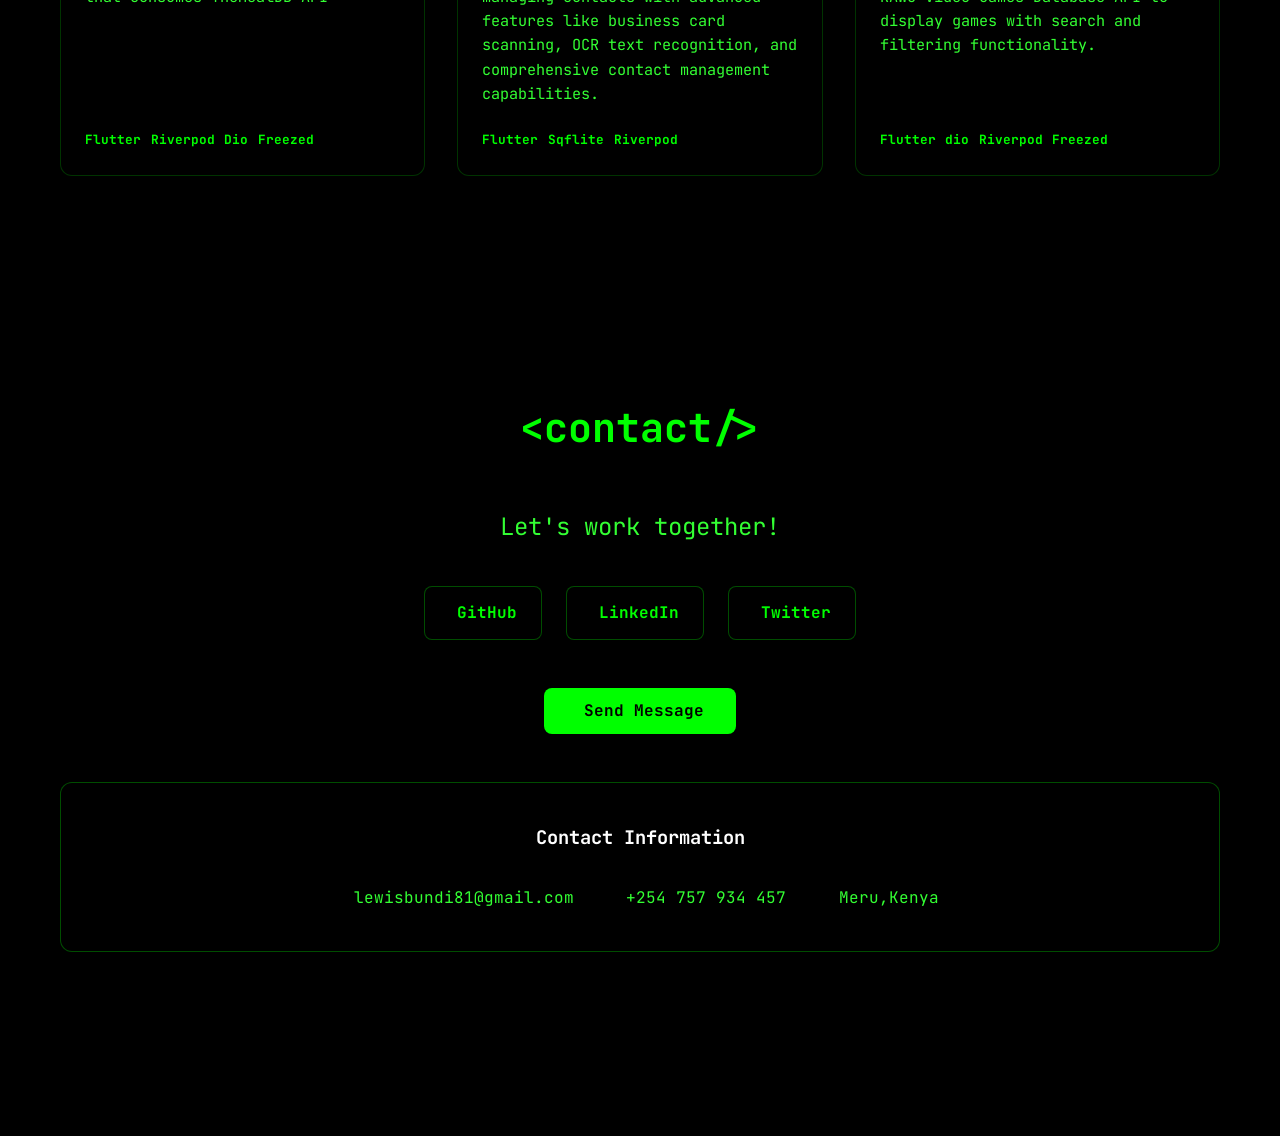
==== commit 0e6e4c80: "Cro included" ====
--- a/index.html
+++ b/index.html
@@ -29,8 +29,8 @@
         <section id="home" class="hero">
             <div class="hero-content">
                 <span class="code-tag">&lt;hello_world/&gt;</span>
-                <h1 class="hero-title">Mobile &amp; Backend Developer</h1>
-                <p class="hero-bio">Flutter in the front, Python in the back, solutions everywhere in between.</p>
+                <h1 class="hero-title">CRO &amp; Software Developer</h1>
+                <p class="hero-bio">I approach optimization the same way I approach software development: with data, structure, and a clear focus on outcomes.</p>
                 <div class="hero-buttons">
                     <a href="#projects" class="btn btn-primary">View Projects</a>
                     <a href="#contact" class="btn btn-outline">Contact Me</a>
@@ -38,7 +38,7 @@
                 <div class="social-links hero-socials">
                     <a href="https://github.com/Lewybundi" target="_blank" title="GitHub"><i class="ri-github-fill"></i></a>
                     <a href="https://www.linkedin.com/in/lewis-bundi-6ab216364/" target="_blank" title="LinkedIn"><i class="ri-linkedin-fill"></i></a>
-                    <a href="mailto:lewisbundi037@gmail.com" title="Email"><i class="ri-mail-fill"></i></a>
+                    <a href="mailto:lewisbundi81@gmail.com" title="Email"><i class="ri-mail-fill"></i></a>
                 </div>
             </div>
         </section>
@@ -52,8 +52,8 @@
                 <div class="profile-img-container">
                     <img src="https://i.postimg.cc/g05NCzw8/IMG1.jpg" alt="Bundi Lewis" class="profile-img">
                 </div>
-                <h4 class="job-title">Mobile &amp; Backend Developer</h4>
-                <p class="bio-text">I'm a passionate developer specializing in crafting elegant mobile experiences with Flutter and building robust backend systems with Django. I thrive on solving complex problems and delivering applications that users love. When I'm not coding, you'll find me exploring the latest tech trends, mentoring aspiring developers in the community.</p>
+                <h4 class="job-title">CRO &amp; Software Developer</h4>
+                <p class="bio-text">I am focused on Conversion Rate Optimization, self-studying since 2025 and building practical experience through volunteering on real CRO projects. I approach optimization the same way I approach software development: with data, structure, and a clear focus on outcomes. My technical background in Flutter and Django REST Framework gives me an edge in understanding how digital products are built, which makes me more effective at identifying where they lose conversions.</p>
             </div>
 
             <div class="experience-section">
@@ -61,57 +61,102 @@
                 
                 <div class="experience-card">
                     <div class="exp-header">
+                        <h4 class="exp-position">CRO Self-Initiated Reviews</h4>
+                        <span class="exp-duration">2025 - Present</span>
+                    </div>
+                    <p class="exp-company">Independent</p>
+                    <ul class="exp-list">
+                        <li>Reviewed a selection of eCommerce websites to identify friction points and conversion issues</li>
+                        <li>Provided recommendations on how to improve the buying experience based on observations</li>
+                    </ul>
+                </div>
+
+                <div class="experience-card">
+                    <div class="exp-header">
+                        <h4 class="exp-position">API Developer</h4>
+                        <span class="exp-duration">03/2025 - Present</span>
+                    </div>
+                    <p class="exp-company">Personal Projects</p>
+                    <ul class="exp-list">
+                        <li>Building RESTful APIs with Django REST Framework</li>
+                        <li>Working on different technical solutions and maintaining an active GitHub portfolio</li>
+                        <li>Integrating backend services with mobile applications</li>
+                    </ul>
+                </div>
+
+                <div class="experience-card">
+                    <div class="exp-header">
                         <h4 class="exp-position">Mobile Development Tutor (Volunteer)</h4>
-                        <span class="exp-duration">November 2024 - June 2025</span>
+                        <span class="exp-duration">11/2024 - 06/2025</span>
                     </div>
                     <p class="exp-company">Hope Orphanage</p>
-                    <p class="exp-desc">Volunteering to teach mobile app development fundamentals to orphanage youth, empowering them with marketable Flutter and programming skills.</p>
-                </div>
-
-                <div class="experience-card">
-                    <div class="exp-header">
-                        <h4 class="exp-position">Backend Developer</h4>
-                        <span class="exp-duration">March 2025 - present</span>
-                    </div>
-                    <p class="exp-company">Self-Employed.</p>
-                    <p class="exp-desc">Building RESTful APIs with Django REST Framework and curating a diverse GitHub portfolio of technical solutions.</p>
+                    <ul class="exp-list">
+                        <li>Taught Flutter development to aspiring developers at Hope Orphanage</li>
+                        <li>Guided participants through building complete mobile applications from scratch</li>
+                        <li>Most participants successfully developed their own functional apps by the end of the program</li>
+                        <li>Created hands-on learning experiences focused on real-world app development</li>
+                    </ul>
+                </div>
+            </div>
+
+            <div class="experience-section">
+                <h3 class="subsection-title">Education</h3>
+                
+                <div class="experience-card">
+                    <div class="exp-header">
+                        <h4 class="exp-position">CRO Self-Study</h4>
+                        <span class="exp-duration">08/2025 - Present</span>
+                    </div>
+                    <ul class="exp-list">
+                        <li>Studied conversion research, experimentation design, heuristic analysis, funnel optimization, a/b testing</li>
+                        <li>Reviewed real-world CRO case studies from leading agencies across eCommerce and SaaS</li>
+                    </ul>
+                </div>
+
+                <div class="experience-card">
+                    <div class="exp-header">
+                        <h4 class="exp-position">Software Development</h4>
+                    </div>
+                    <p class="exp-company">ALX Africa</p>
                 </div>
             </div>
 
             <div class="skills-section">
-                <h3 class="subsection-title">Skills &amp; Technologies</h3>
+                <h3 class="subsection-title">Technical Skills</h3>
                 <div class="skills-grid">
+                    <div class="skill-category">
+                        <h4>CRO Tools</h4>
+                        <div class="chips">
+                            <span class="skill-chip">Heuristic analysis</span>
+                            <span class="skill-chip">Funnel audits</span>
+                            <span class="skill-chip">A/B testing concepts</span>
+                            <span class="skill-chip">User behaviour analysis</span>
+                        </div>
+                    </div>
                     <div class="skill-category">
                         <h4>Mobile</h4>
                         <div class="chips">
                             <span class="skill-chip">Flutter</span>
-                        </div>
-                    </div>
-                    <div class="skill-category">
-                        <h4>Programming</h4>
-                        <div class="chips">
-                            <span class="skill-chip">Dart</span>
-                            <span class="skill-chip">Python</span>
-                        </div>
-                    </div>
-                    <div class="skill-category">
-                        <h4>State Management</h4>
-                        <div class="chips">
                             <span class="skill-chip">Riverpod</span>
+                            <span class="skill-chip">Firebase</span>
+                            <span class="skill-chip">Supabase</span>
                         </div>
                     </div>
                     <div class="skill-category">
                         <h4>Backend</h4>
                         <div class="chips">
-                            <span class="skill-chip">Django</span>
-                            <span class="skill-chip">Supabase</span>
-                            <span class="skill-chip">REST APIs</span>
+                            <span class="skill-chip">Django REST Framework</span>
                         </div>
                     </div>
                     <div class="skill-category">
                         <h4>Tools</h4>
                         <div class="chips">
+                            <span class="skill-chip">GA4</span>
+                            <span class="skill-chip">Ms Clarity</span>
                             <span class="skill-chip">Git</span>
+                            <span class="skill-chip">GitHub</span>
+                            <span class="skill-chip">Slack</span>
+                            <span class="skill-chip">Gmail</span>
                         </div>
                     </div>
                 </div>
@@ -126,6 +171,22 @@
                 <!-- Project 1 -->
                 <div class="project-card">
                     <div class="project-img-wrapper">
+                        <img src="assets/Excel-charts-11.png" alt="CRO Calculator">
+                    </div>
+                    <div class="project-content">
+                        <div class="project-header">
+                            <h3 class="project-title">CRO Calculator</h3>
+                            <div class="project-links">
+                                <a href="https://cro-workspace.pages.dev" target="_blank" title="Live Link"><i class="ri-external-link-line"></i></a>
+                            </div>
+                        </div>
+                        <p class="project-desc">A web-based CRO calculator built to help eCommerce businesses and marketers quantify the revenue impact of conversion rate improvements. Demonstrates practical understanding of CRO metrics including conversion rate, revenue per visitor, and the compounding effect of incremental optimization.</p>
+                    </div>
+                </div>
+
+                <!-- Project 2 -->
+                <div class="project-card">
+                    <div class="project-img-wrapper">
                         <img src="https://i.postimg.cc/2yWvKkq6/conned2-1-2.png" alt="Conned">
                     </div>
                     <div class="project-content">
@@ -135,17 +196,15 @@
                                 <a href="https://play.google.com/store/apps/details?id=com.LewisBundi.conned" target="_blank" title="Live Link"><i class="ri-external-link-line"></i></a>
                             </div>
                         </div>
-                        <p class="project-desc">Community-driven platform helping users report, expose, and learn about scams</p>
+                        <h4 class="project-subtitle" style="color: var(--color-accent); font-size: 0.9rem; margin-bottom: 0.5rem;">(Published on Google Play Store)</h4>
+                        <p class="project-desc">A mobile app that helps people who've been scammed share their stories. The goal is simple: let others learn from these experiences so they can spot scams and protect themselves. Built with Flutter and currently live on the Play Store.</p>
                         <div class="tech-stack">
                             <span class="tech-chip">Flutter</span>
-                            <span class="tech-chip">Supabase</span>
-                            <span class="tech-chip">Riverpod</span>
-                            <span class="tech-chip">onesignal</span>
-                        </div>
-                    </div>
-                </div>
-
-                <!-- Project 2 -->
+                        </div>
+                    </div>
+                </div>
+
+                <!-- Project 3 -->
                 <div class="project-card">
                     <div class="project-img-wrapper">
                         <img src="https://i.postimg.cc/FsyfwnKT/SL-011823-55360-17.jpg" alt="Scambuster">
@@ -165,7 +224,7 @@
                     </div>
                 </div>
 
-                <!-- Project 3 -->
+                <!-- Project 4 -->
                 <div class="project-card">
                     <div class="project-img-wrapper">
                         <img src="https://i.postimg.cc/BZgbgP7z/food.webp" alt="RecipeApp">
@@ -187,7 +246,7 @@
                     </div>
                 </div>
 
-                <!-- Project 4 -->
+                <!-- Project 5 -->
                 <div class="project-card">
                     <div class="project-img-wrapper">
                         <img src="https://i.postimg.cc/TYK9vxbT/cardf.png" alt="virtual-card">
@@ -208,7 +267,7 @@
                     </div>
                 </div>
 
-                <!-- Project 5 -->
+                <!-- Project 6 -->
                 <div class="project-card">
                     <div class="project-img-wrapper">
                         <img src="https://i.postimg.cc/ZKKM1PkJ/rawg.webp" alt="Rawg-movies">
@@ -230,6 +289,8 @@
                     </div>
                 </div>
             </div>
+
+
         </section>
 
         <!-- Contact Section -->
@@ -289,7 +350,7 @@
                 <div class="info-items">
                     <div class="info-item">
                         <i class="ri-mail-fill"></i>
-                        <span>lewisbundi037@gmail.com</span>
+                        <span>lewisbundi81@gmail.com</span>
                     </div>
                     <div class="info-item">
                         <i class="ri-phone-fill"></i>
--- a/style.css
+++ b/style.css
@@ -292,6 +292,26 @@
     font-size: 0.95rem;
 }
 
+.exp-list {
+    color: var(--color-secondary);
+    font-size: 0.95rem;
+    list-style-type: none;
+    padding-left: 0;
+}
+
+.exp-list li {
+    position: relative;
+    padding-left: 1.5rem;
+    margin-bottom: 0.5rem;
+}
+
+.exp-list li::before {
+    content: "▹";
+    position: absolute;
+    left: 0;
+    color: var(--color-main);
+}
+
 /* Skills */
 .skills-grid {
     display: grid;
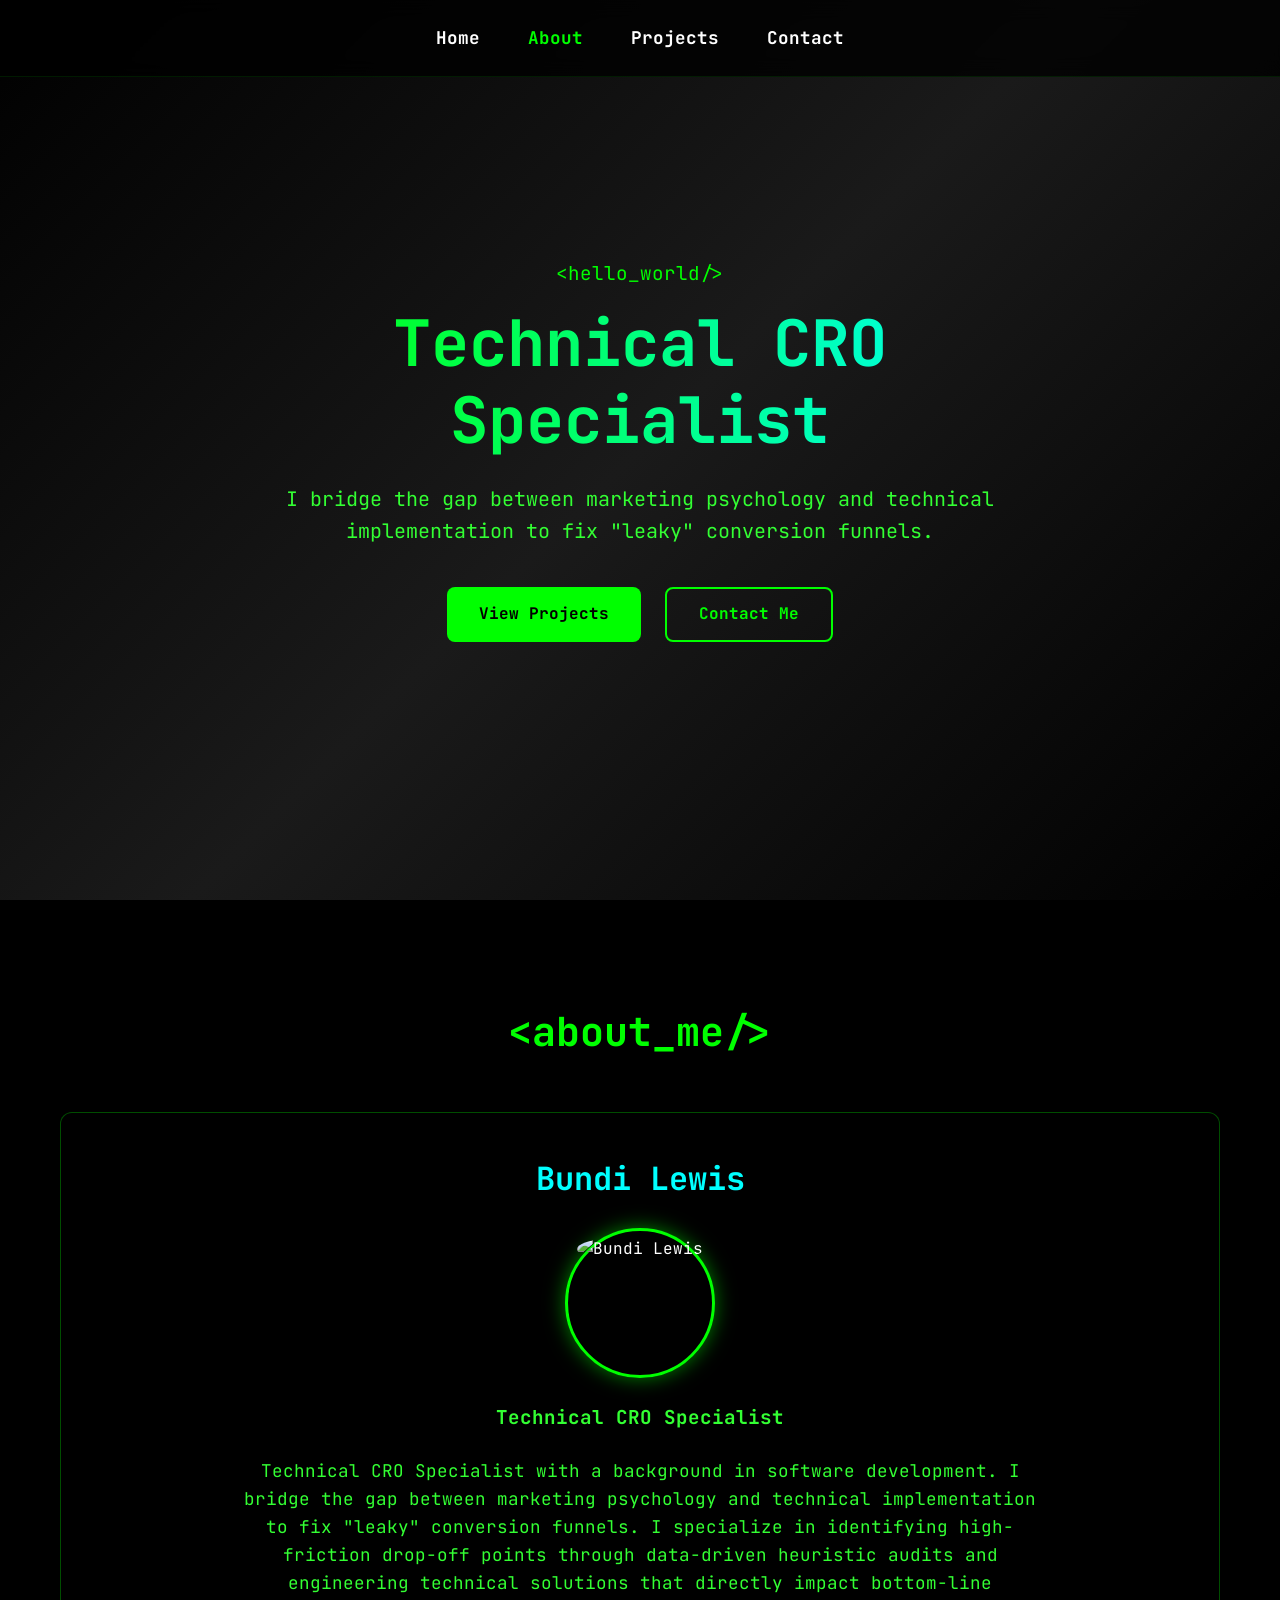
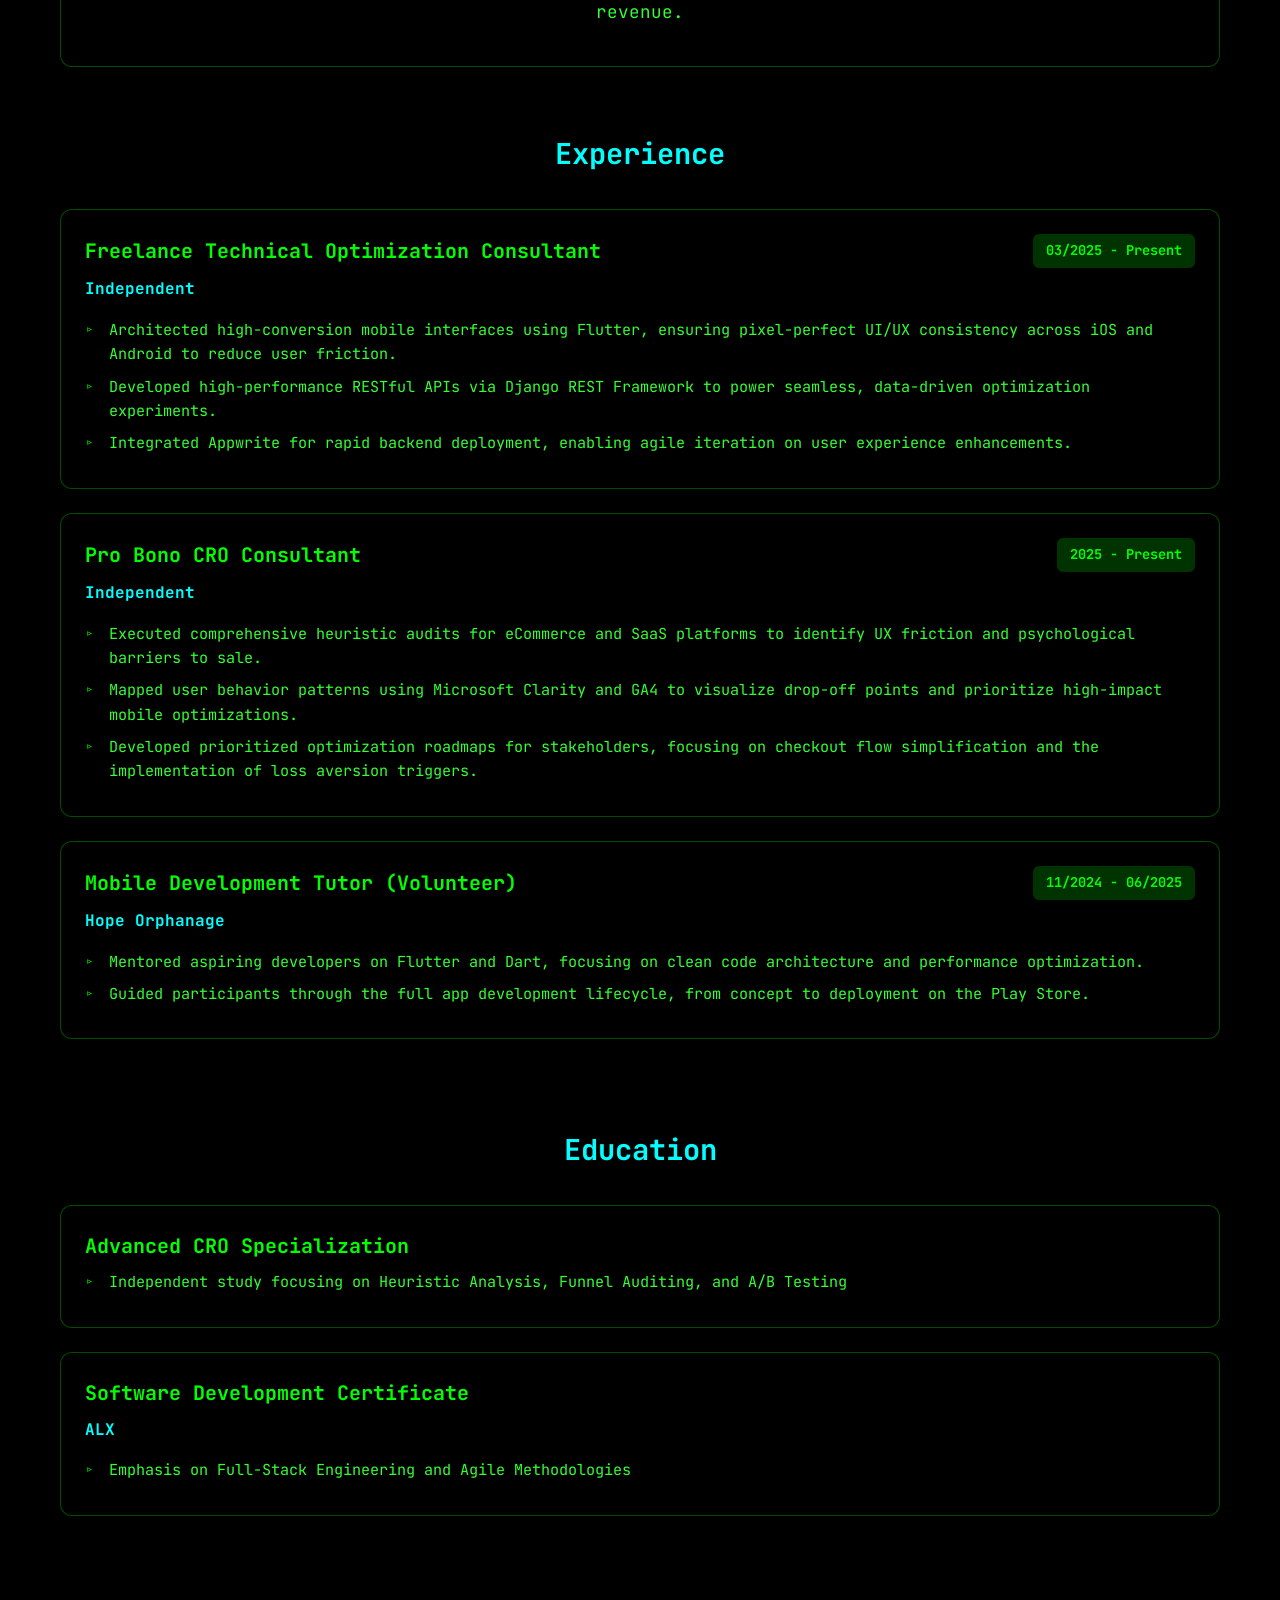
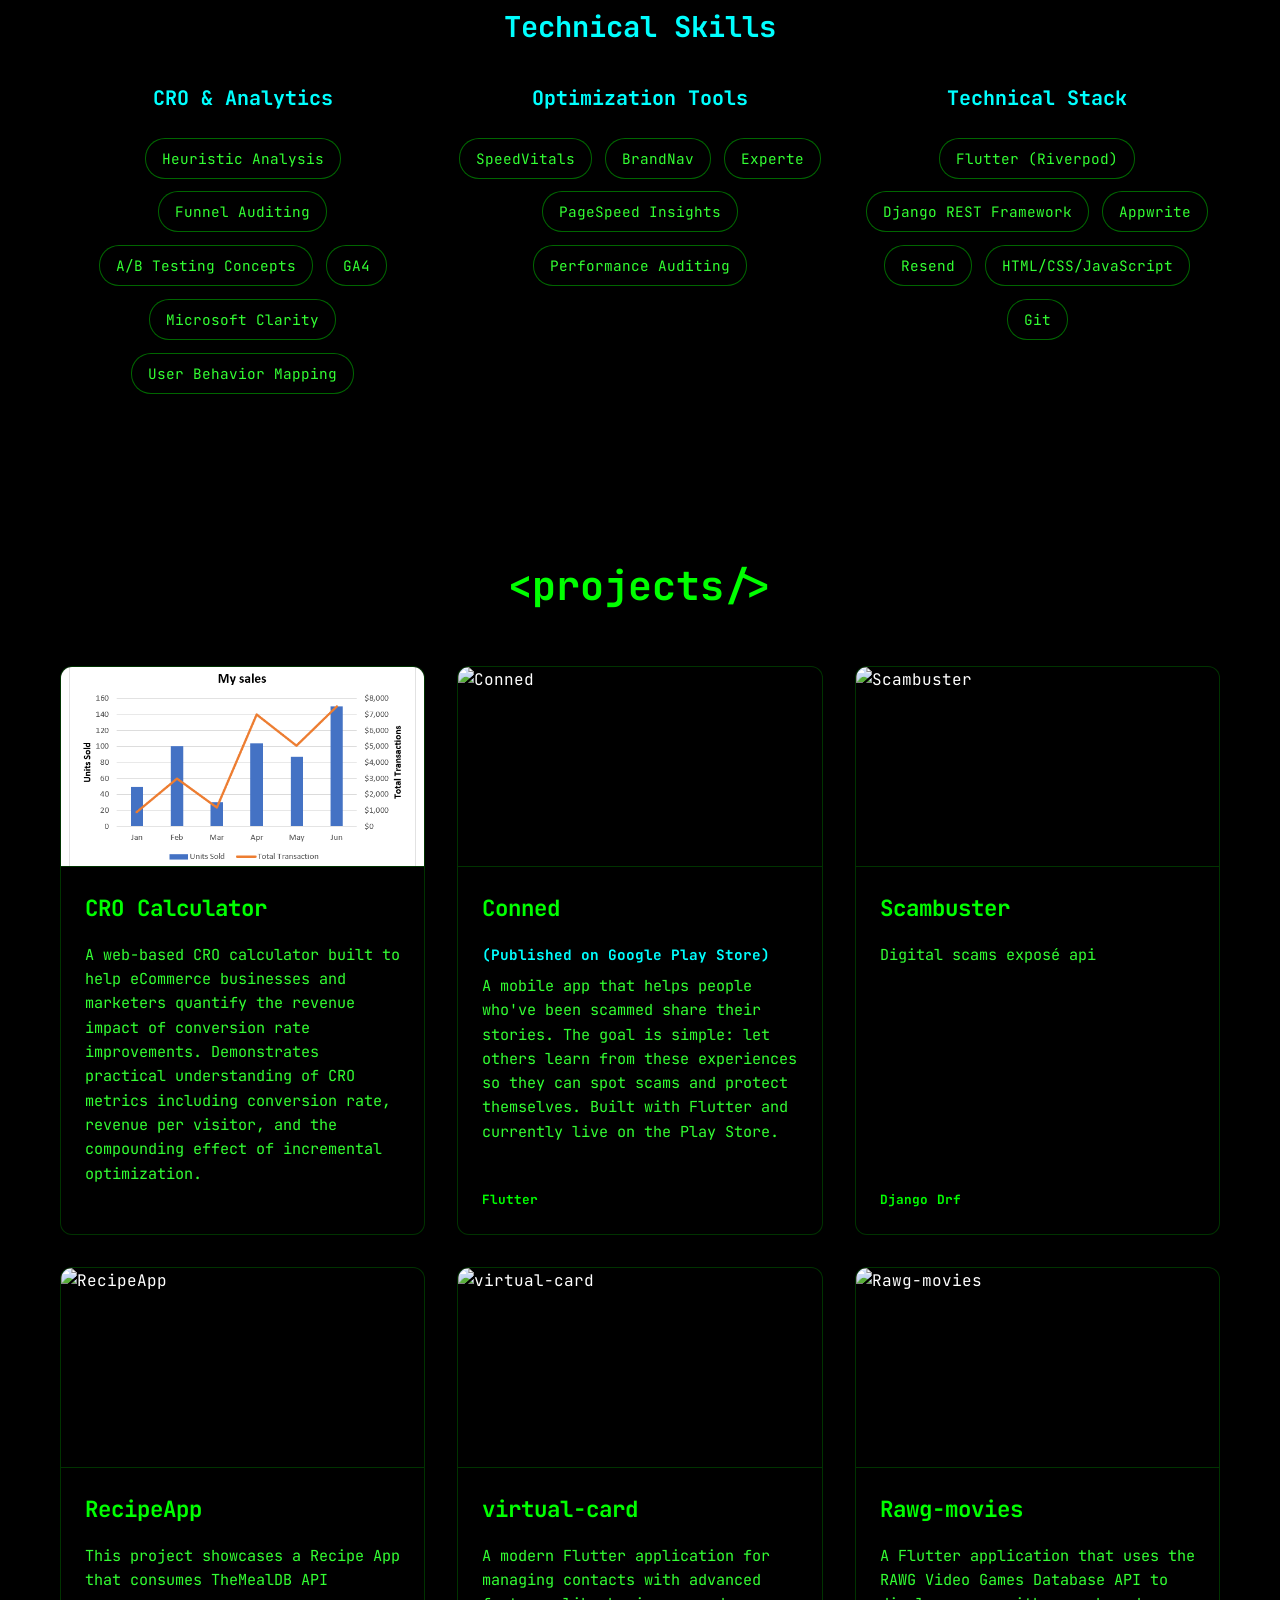
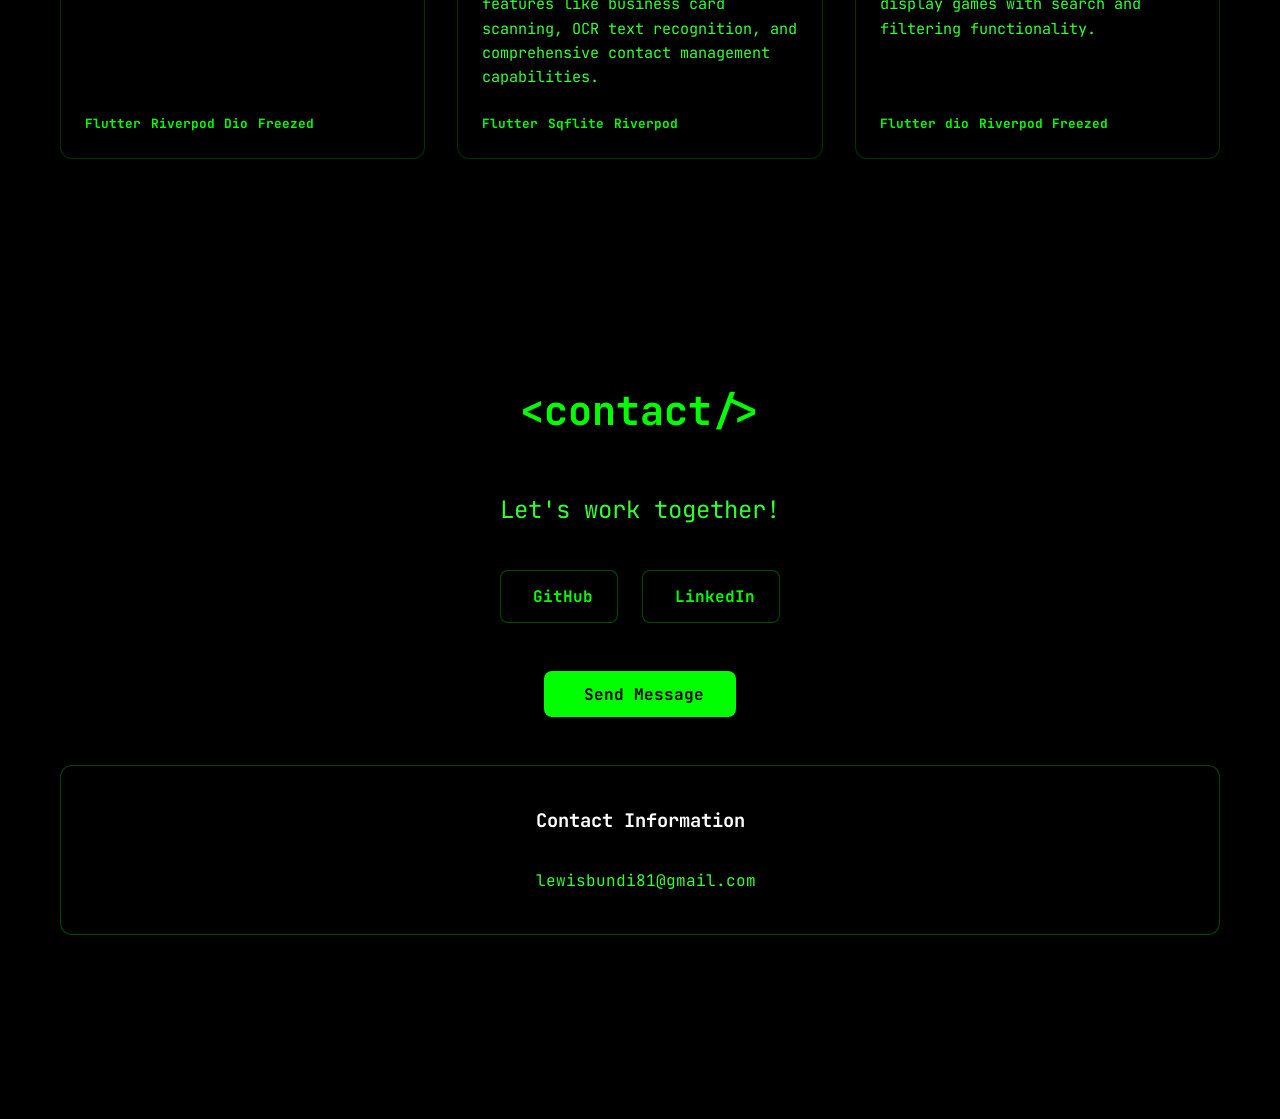
==== commit 8afc059f: "CRO" ====
--- a/index.html
+++ b/index.html
@@ -29,8 +29,8 @@
         <section id="home" class="hero">
             <div class="hero-content">
                 <span class="code-tag">&lt;hello_world/&gt;</span>
-                <h1 class="hero-title">CRO &amp; Software Developer</h1>
-                <p class="hero-bio">I approach optimization the same way I approach software development: with data, structure, and a clear focus on outcomes.</p>
+                <h1 class="hero-title">Technical CRO Specialist</h1>
+                <p class="hero-bio">I bridge the gap between marketing psychology and technical implementation to fix "leaky" conversion funnels.</p>
                 <div class="hero-buttons">
                     <a href="#projects" class="btn btn-primary">View Projects</a>
                     <a href="#contact" class="btn btn-outline">Contact Me</a>
@@ -52,8 +52,8 @@
                 <div class="profile-img-container">
                     <img src="https://i.postimg.cc/g05NCzw8/IMG1.jpg" alt="Bundi Lewis" class="profile-img">
                 </div>
-                <h4 class="job-title">CRO &amp; Software Developer</h4>
-                <p class="bio-text">I am focused on Conversion Rate Optimization, self-studying since 2025 and building practical experience through volunteering on real CRO projects. I approach optimization the same way I approach software development: with data, structure, and a clear focus on outcomes. My technical background in Flutter and Django REST Framework gives me an edge in understanding how digital products are built, which makes me more effective at identifying where they lose conversions.</p>
+                <h4 class="job-title">Technical CRO Specialist</h4>
+                <p class="bio-text">Technical CRO Specialist with a background in software development. I bridge the gap between marketing psychology and technical implementation to fix "leaky" conversion funnels. I specialize in identifying high-friction drop-off points through data-driven heuristic audits and engineering technical solutions that directly impact bottom-line revenue.</p>
             </div>
 
             <div class="experience-section">
@@ -61,26 +61,27 @@
                 
                 <div class="experience-card">
                     <div class="exp-header">
-                        <h4 class="exp-position">CRO Self-Initiated Reviews</h4>
+                        <h4 class="exp-position">Freelance Technical Optimization Consultant</h4>
+                        <span class="exp-duration">03/2025 - Present</span>
+                    </div>
+                    <p class="exp-company">Independent</p>
+                    <ul class="exp-list">
+                        <li>Architected high-conversion mobile interfaces using Flutter, ensuring pixel-perfect UI/UX consistency across iOS and Android to reduce user friction.</li>
+                        <li>Developed high-performance RESTful APIs via Django REST Framework to power seamless, data-driven optimization experiments.</li>
+                        <li>Integrated Appwrite for rapid backend deployment, enabling agile iteration on user experience enhancements.</li>
+                    </ul>
+                </div>
+
+                <div class="experience-card">
+                    <div class="exp-header">
+                        <h4 class="exp-position">Pro Bono CRO Consultant</h4>
                         <span class="exp-duration">2025 - Present</span>
                     </div>
                     <p class="exp-company">Independent</p>
                     <ul class="exp-list">
-                        <li>Reviewed a selection of eCommerce websites to identify friction points and conversion issues</li>
-                        <li>Provided recommendations on how to improve the buying experience based on observations</li>
-                    </ul>
-                </div>
-
-                <div class="experience-card">
-                    <div class="exp-header">
-                        <h4 class="exp-position">API Developer</h4>
-                        <span class="exp-duration">03/2025 - Present</span>
-                    </div>
-                    <p class="exp-company">Personal Projects</p>
-                    <ul class="exp-list">
-                        <li>Building RESTful APIs with Django REST Framework</li>
-                        <li>Working on different technical solutions and maintaining an active GitHub portfolio</li>
-                        <li>Integrating backend services with mobile applications</li>
+                        <li>Executed comprehensive heuristic audits for eCommerce and SaaS platforms to identify UX friction and psychological barriers to sale.</li>
+                        <li>Mapped user behavior patterns using Microsoft Clarity and GA4 to visualize drop-off points and prioritize high-impact mobile optimizations.</li>
+                        <li>Developed prioritized optimization roadmaps for stakeholders, focusing on checkout flow simplification and the implementation of loss aversion triggers.</li>
                     </ul>
                 </div>
 
@@ -91,10 +92,8 @@
                     </div>
                     <p class="exp-company">Hope Orphanage</p>
                     <ul class="exp-list">
-                        <li>Taught Flutter development to aspiring developers at Hope Orphanage</li>
-                        <li>Guided participants through building complete mobile applications from scratch</li>
-                        <li>Most participants successfully developed their own functional apps by the end of the program</li>
-                        <li>Created hands-on learning experiences focused on real-world app development</li>
+                        <li>Mentored aspiring developers on Flutter and Dart, focusing on clean code architecture and performance optimization.</li>
+                        <li>Guided participants through the full app development lifecycle, from concept to deployment on the Play Store.</li>
                     </ul>
                 </div>
             </div>
@@ -104,20 +103,21 @@
                 
                 <div class="experience-card">
                     <div class="exp-header">
-                        <h4 class="exp-position">CRO Self-Study</h4>
-                        <span class="exp-duration">08/2025 - Present</span>
-                    </div>
-                    <ul class="exp-list">
-                        <li>Studied conversion research, experimentation design, heuristic analysis, funnel optimization, a/b testing</li>
-                        <li>Reviewed real-world CRO case studies from leading agencies across eCommerce and SaaS</li>
-                    </ul>
-                </div>
-
-                <div class="experience-card">
-                    <div class="exp-header">
-                        <h4 class="exp-position">Software Development</h4>
-                    </div>
-                    <p class="exp-company">ALX Africa</p>
+                        <h4 class="exp-position">Advanced CRO Specialization</h4>
+                    </div>
+                    <ul class="exp-list">
+                        <li>Independent study focusing on Heuristic Analysis, Funnel Auditing, and A/B Testing</li>
+                    </ul>
+                </div>
+
+                <div class="experience-card">
+                    <div class="exp-header">
+                        <h4 class="exp-position">Software Development Certificate</h4>
+                    </div>
+                    <p class="exp-company">ALX</p>
+                    <ul class="exp-list">
+                        <li>Emphasis on Full-Stack Engineering and Agile Methodologies</li>
+                    </ul>
                 </div>
             </div>
 
@@ -125,38 +125,35 @@
                 <h3 class="subsection-title">Technical Skills</h3>
                 <div class="skills-grid">
                     <div class="skill-category">
-                        <h4>CRO Tools</h4>
+                        <h4>CRO & Analytics</h4>
                         <div class="chips">
-                            <span class="skill-chip">Heuristic analysis</span>
-                            <span class="skill-chip">Funnel audits</span>
-                            <span class="skill-chip">A/B testing concepts</span>
-                            <span class="skill-chip">User behaviour analysis</span>
+                            <span class="skill-chip">Heuristic Analysis</span>
+                            <span class="skill-chip">Funnel Auditing</span>
+                            <span class="skill-chip">A/B Testing Concepts</span>
+                            <span class="skill-chip">GA4</span>
+                            <span class="skill-chip">Microsoft Clarity</span>
+                            <span class="skill-chip">User Behavior Mapping</span>
                         </div>
                     </div>
                     <div class="skill-category">
-                        <h4>Mobile</h4>
+                        <h4>Optimization Tools</h4>
                         <div class="chips">
-                            <span class="skill-chip">Flutter</span>
-                            <span class="skill-chip">Riverpod</span>
-                            <span class="skill-chip">Firebase</span>
-                            <span class="skill-chip">Supabase</span>
+                            <span class="skill-chip">SpeedVitals</span>
+                            <span class="skill-chip">BrandNav</span>
+                            <span class="skill-chip">Experte</span>
+                            <span class="skill-chip">PageSpeed Insights</span>
+                            <span class="skill-chip">Performance Auditing</span>
                         </div>
                     </div>
                     <div class="skill-category">
-                        <h4>Backend</h4>
+                        <h4>Technical Stack</h4>
                         <div class="chips">
+                            <span class="skill-chip">Flutter (Riverpod)</span>
                             <span class="skill-chip">Django REST Framework</span>
-                        </div>
-                    </div>
-                    <div class="skill-category">
-                        <h4>Tools</h4>
-                        <div class="chips">
-                            <span class="skill-chip">GA4</span>
-                            <span class="skill-chip">Ms Clarity</span>
+                            <span class="skill-chip">Appwrite</span>
+                            <span class="skill-chip">Resend</span>
+                            <span class="skill-chip">HTML/CSS/JavaScript</span>
                             <span class="skill-chip">Git</span>
-                            <span class="skill-chip">GitHub</span>
-                            <span class="skill-chip">Slack</span>
-                            <span class="skill-chip">Gmail</span>
                         </div>
                     </div>
                 </div>
@@ -304,9 +301,6 @@
                 </a>
                 <a href="https://www.linkedin.com/in/lewis-bundi-6ab216364/" target="_blank" class="contact-btn">
                     <i class="ri-briefcase-4-fill"></i> LinkedIn
-                </a>
-                <a href="https://x.com/LewyMbuba64673" target="_blank" class="contact-btn">
-                    <i class="ri-twitter-x-line"></i> Twitter
                 </a>
             </div>
 
@@ -352,14 +346,6 @@
                         <i class="ri-mail-fill"></i>
                         <span>lewisbundi81@gmail.com</span>
                     </div>
-                    <div class="info-item">
-                        <i class="ri-phone-fill"></i>
-                        <span>+254 757 934 457</span>
-                    </div>
-                    <div class="info-item">
-                        <i class="ri-map-pin-fill"></i>
-                        <span>Meru,Kenya</span>
-                    </div>
                 </div>
             </div>
         </section>
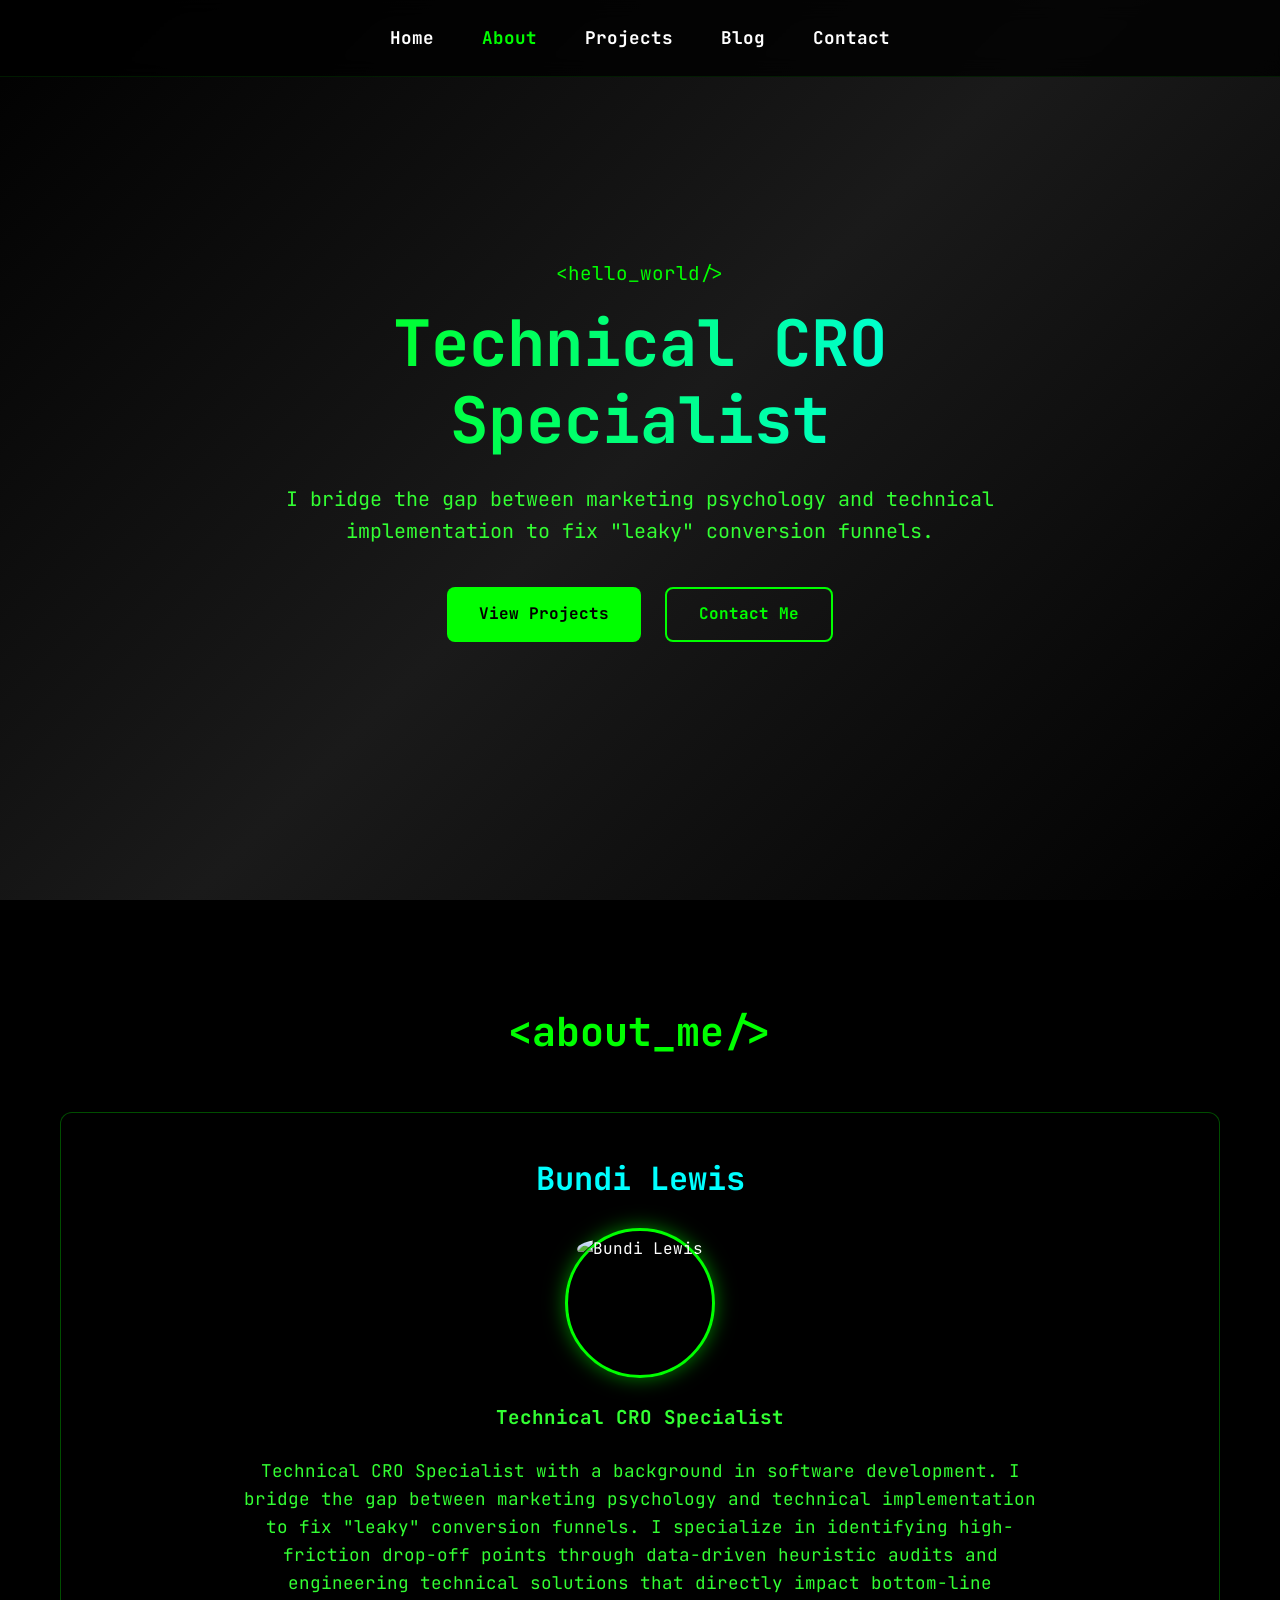
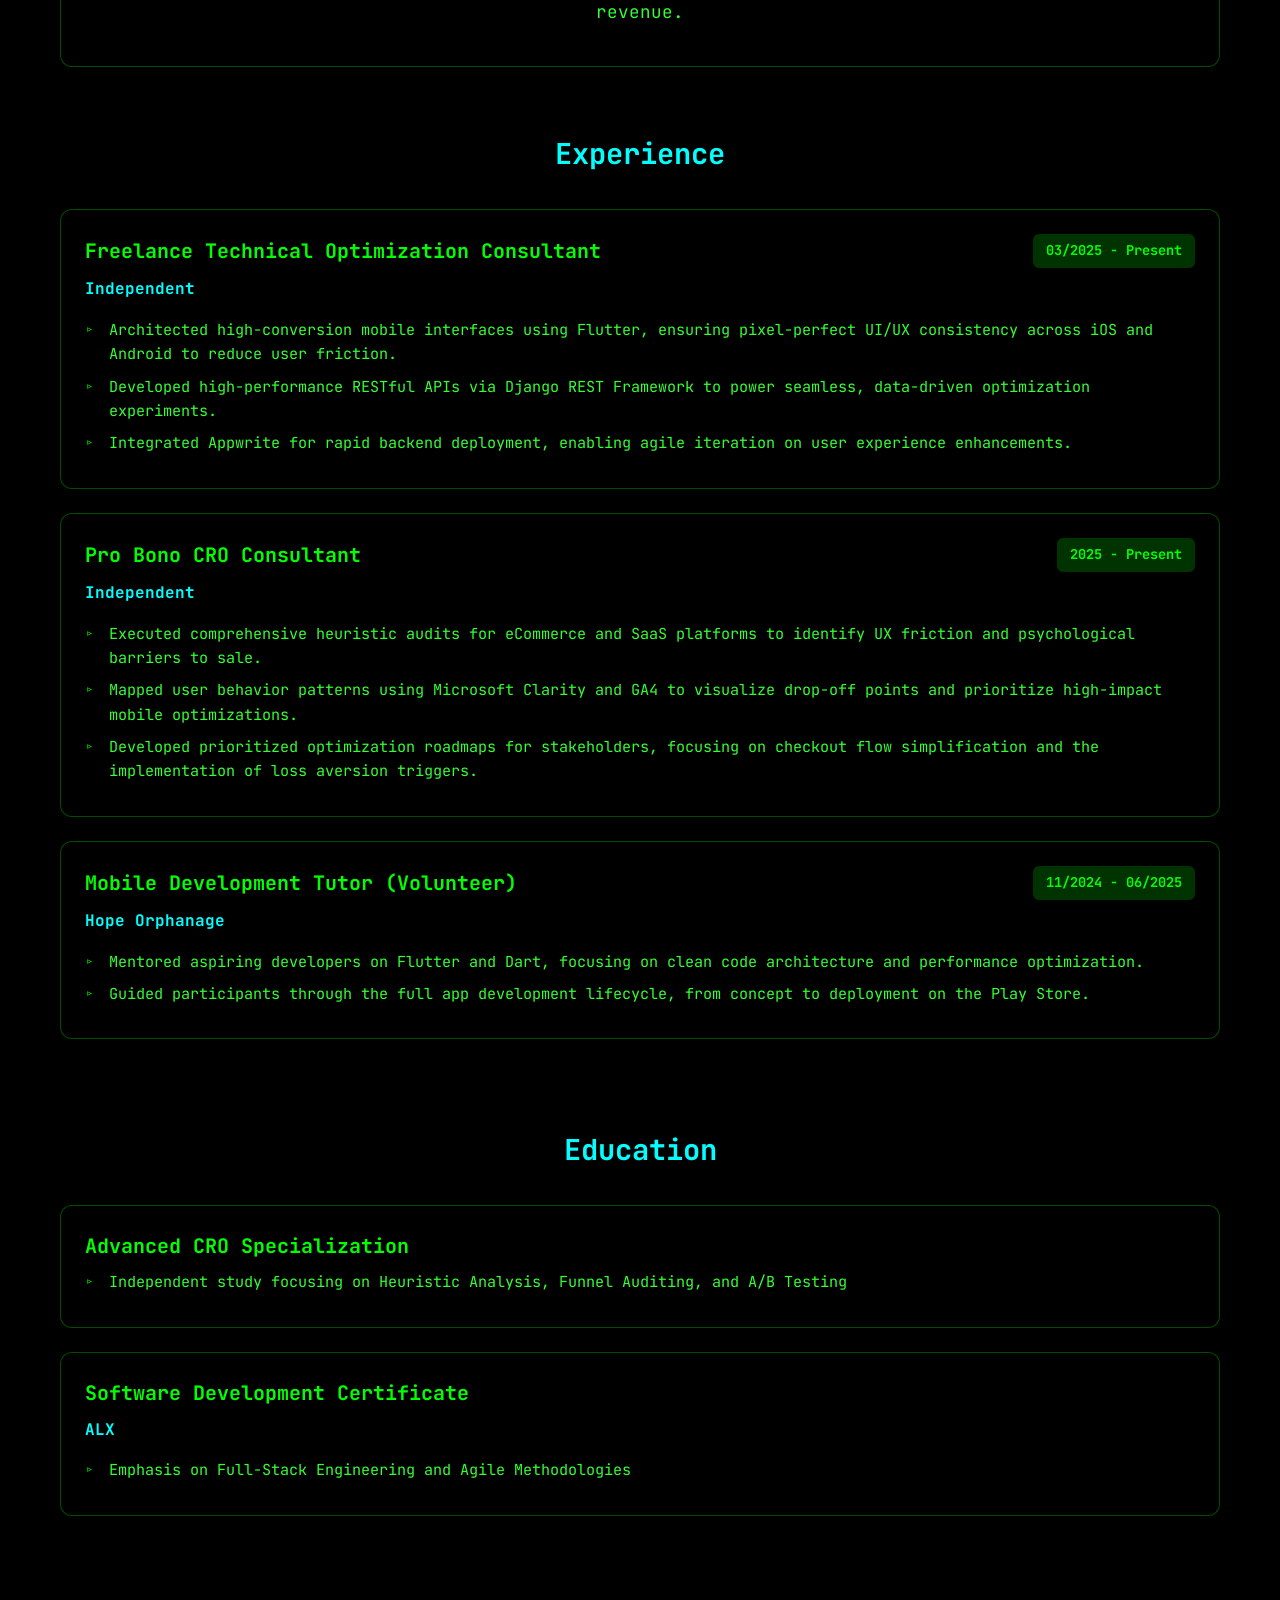
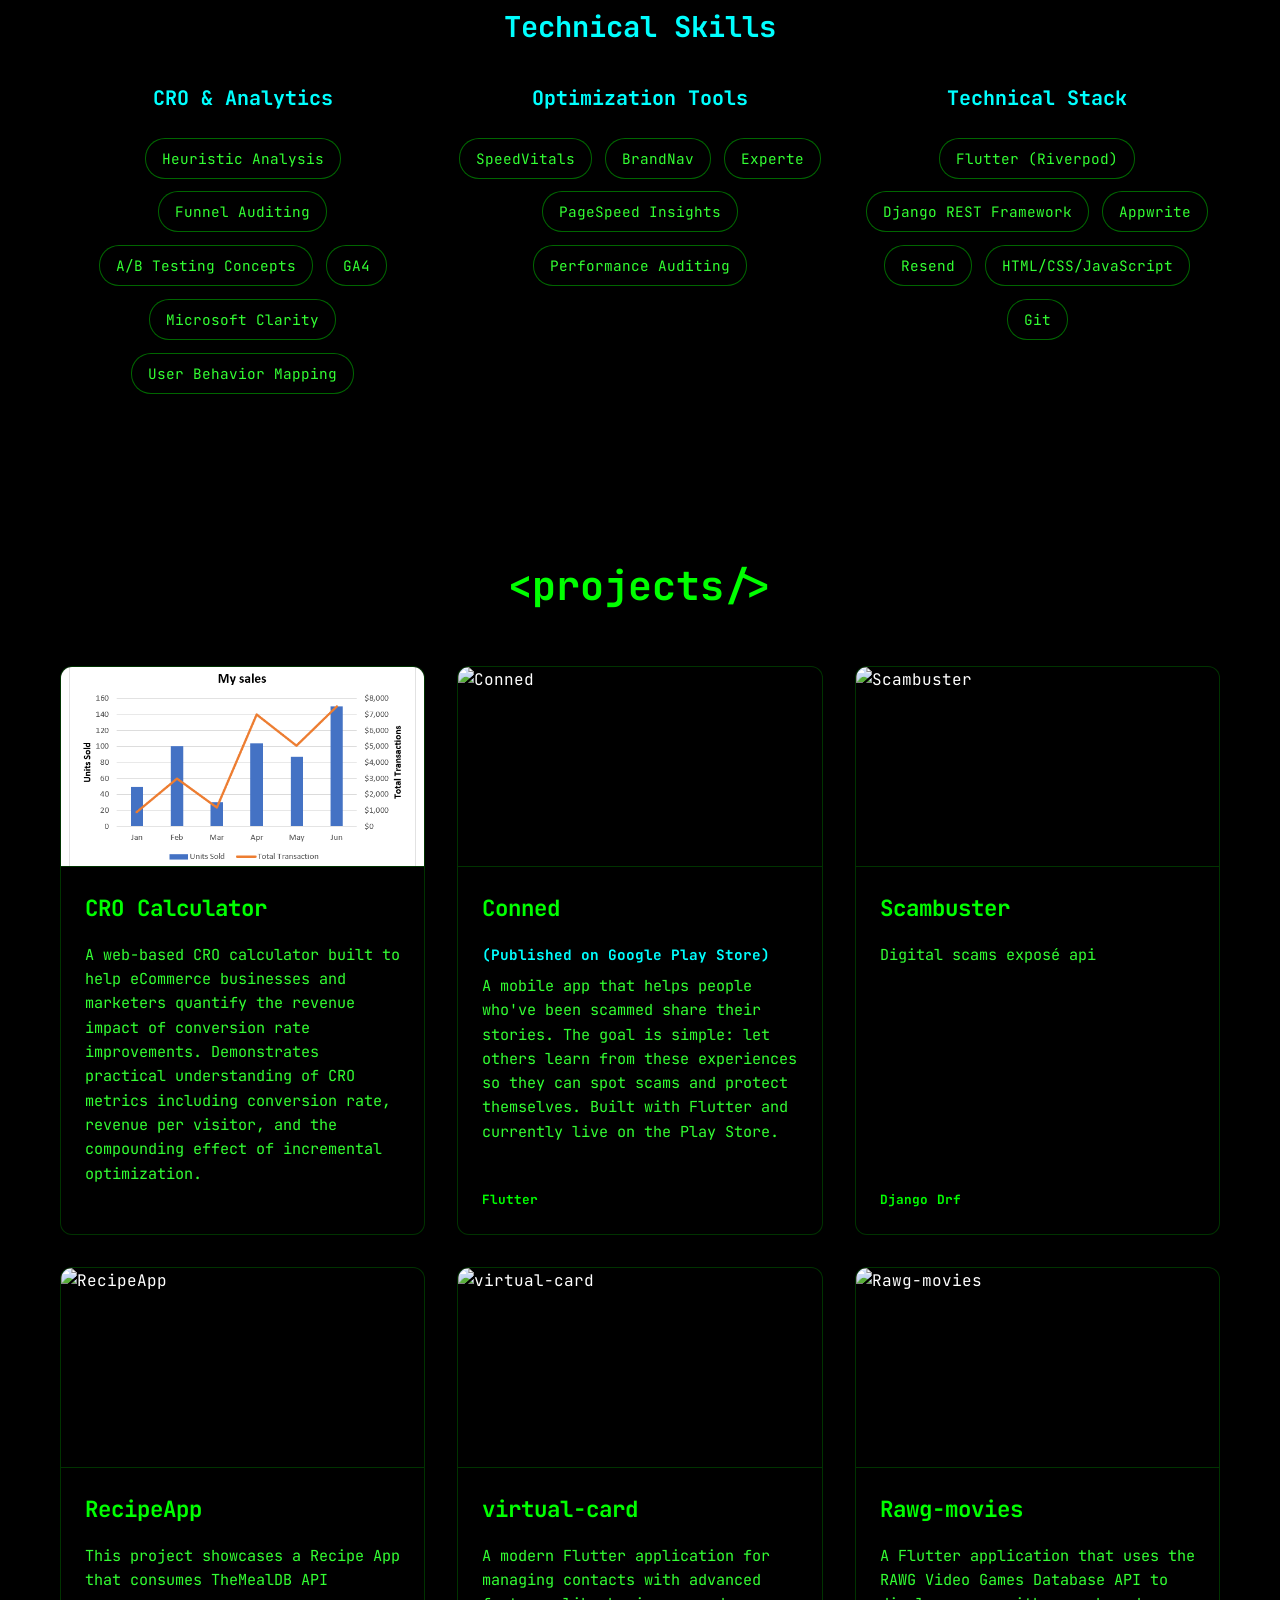
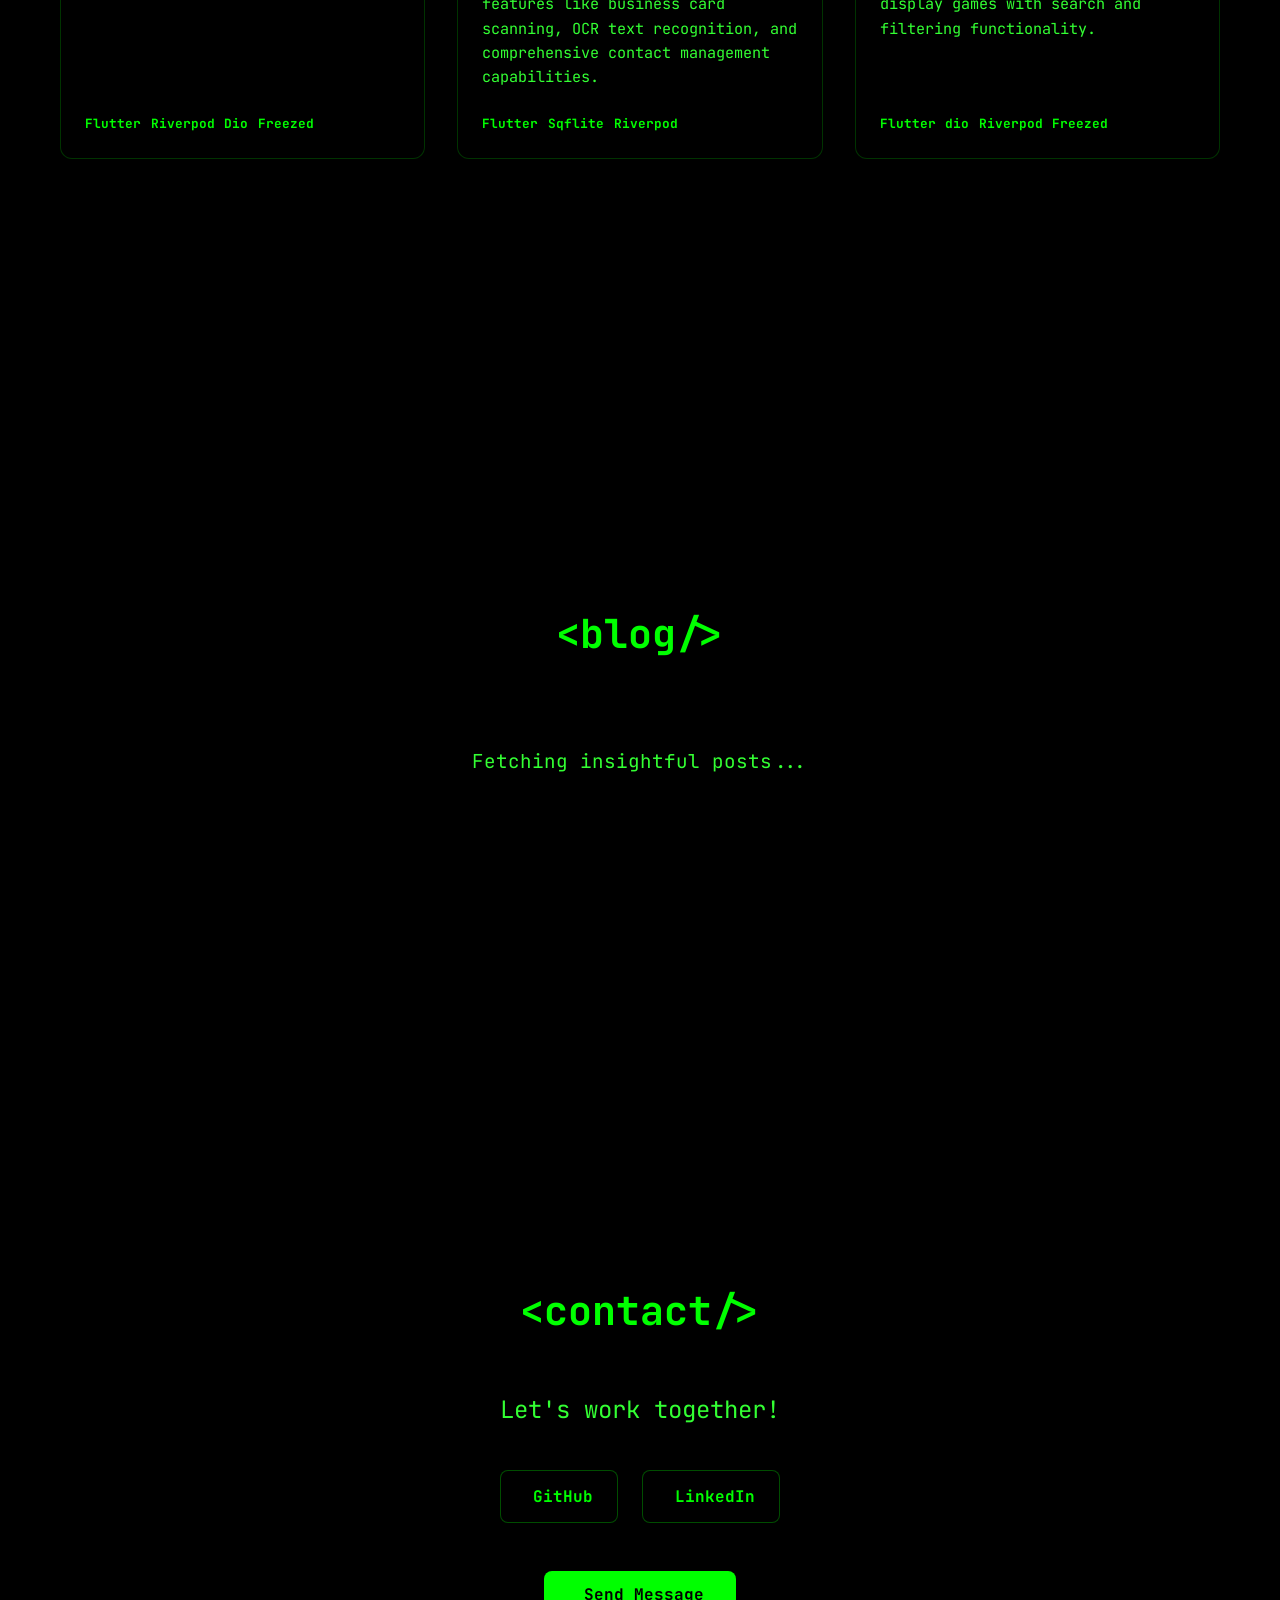
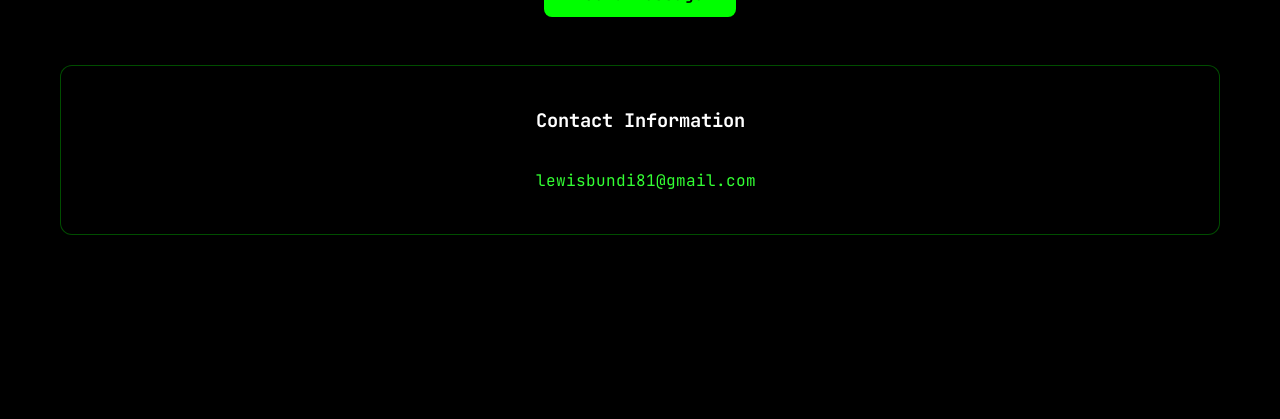
==== commit d3f21c74: "blog added" ====
--- a/index.html
+++ b/index.html
@@ -20,6 +20,7 @@
             <li><a href="#home" class="nav-link active">Home</a></li>
             <li><a href="#about" class="nav-link">About</a></li>
             <li><a href="#projects" class="nav-link">Projects</a></li>
+            <li><a href="#blog" class="nav-link">Blog</a></li>
             <li><a href="#contact" class="nav-link">Contact</a></li>
         </ul>
     </nav>
@@ -290,6 +291,16 @@
 
         </section>
 
+        <!-- Blog Section -->
+        <section id="blog" class="blog">
+            <h2 class="section-title">&lt;blog/&gt;</h2>
+            
+            <div id="blog-loading" class="blog-loading">Fetching insightful posts...</div>
+            <div id="blog-grid" class="projects-grid blog-grid" style="display: none;">
+                <!-- Blog cards will be injected here via JavaScript -->
+            </div>
+        </section>
+
         <!-- Contact Section -->
         <section id="contact" class="contact">
             <h2 class="section-title">&lt;contact/&gt;</h2>
@@ -351,6 +362,16 @@
         </section>
     </main>
 
+    <!-- Blog Modal -->
+    <div id="blog-modal" class="modal hidden">
+        <div class="modal-content">
+            <span id="close-modal" class="close-modal">&times;</span>
+            <div id="modal-body-content" class="modal-body">
+                <!-- Blog content injected via JS -->
+            </div>
+        </div>
+    </div>
+
     <!-- EmailJS script -->
     <script type="text/javascript" src="https://cdn.jsdelivr.net/npm/@emailjs/browser@3/dist/email.min.js"></script>
     <script src="script.js"></script>
--- a/style.css
+++ b/style.css
@@ -166,6 +166,7 @@
     font-weight: 700;
     background: linear-gradient(to right, var(--color-main), var(--color-accent));
     -webkit-background-clip: text;
+    background-clip: text;
     -webkit-text-fill-color: transparent;
     line-height: 1.2;
     margin-bottom: 1.5rem;
@@ -606,6 +607,97 @@
     border: 0;
 }
 
+/* Blog & Modal Styles */
+.blog-loading {
+    text-align: center;
+    color: var(--color-secondary);
+    font-size: 1.2rem;
+    margin-top: 2rem;
+}
+
+.blog-meta {
+    font-size: 0.85rem;
+    color: var(--color-secondary);
+    margin-bottom: 1rem;
+    display: block;
+}
+
+.modal {
+    position: fixed; 
+    z-index: 2000; 
+    left: 0;
+    top: 0;
+    width: 100%; 
+    height: 100%; 
+    overflow: auto; 
+    background-color: rgba(0,0,0,0.8); 
+    backdrop-filter: blur(5px);
+    opacity: 0;
+    visibility: hidden;
+    transition: opacity 0.3s ease, visibility 0.3s ease;
+}
+
+.modal:not(.hidden) {
+    opacity: 1;
+    visibility: visible;
+}
+
+.modal-content {
+    background-color: var(--bg-light);
+    margin: 5% auto 10% auto; 
+    padding: 3rem;
+    border: 1px solid var(--color-main);
+    width: 90%;
+    max-width: 800px;
+    border-radius: 12px;
+    position: relative;
+    color: var(--text-primary);
+    box-shadow: 0 10px 40px rgba(0, 255, 0, 0.2);
+}
+
+.close-modal {
+    color: var(--color-main);
+    position: absolute;
+    top: 15px;
+    right: 25px;
+    font-size: 2rem;
+    font-weight: bold;
+    cursor: pointer;
+    transition: var(--transition);
+}
+
+.close-modal:hover {
+    color: var(--color-accent);
+    transform: scale(1.1);
+}
+
+.modal-body h1, .modal-body h2, .modal-body h3 {
+    color: var(--color-main);
+    margin: 1.5rem 0 1rem;
+}
+
+.modal-body p {
+    margin-bottom: 1.2rem;
+    line-height: 1.8;
+    color: rgba(255, 255, 255, 0.9);
+}
+
+.modal-body img {
+    max-width: 100%;
+    border-radius: 8px;
+    margin: 1.5rem 0;
+    border: 1px solid rgba(0, 255, 0, 0.2);
+}
+
+.modal-body ul, .modal-body ol {
+    margin-bottom: 1.2rem;
+    padding-left: 1.5rem;
+}
+
+.modal-body li {
+    margin-bottom: 0.5rem;
+}
+
 /* Responsive Media Queries */
 @media (max-width: 1024px) {
     .hero-title {
